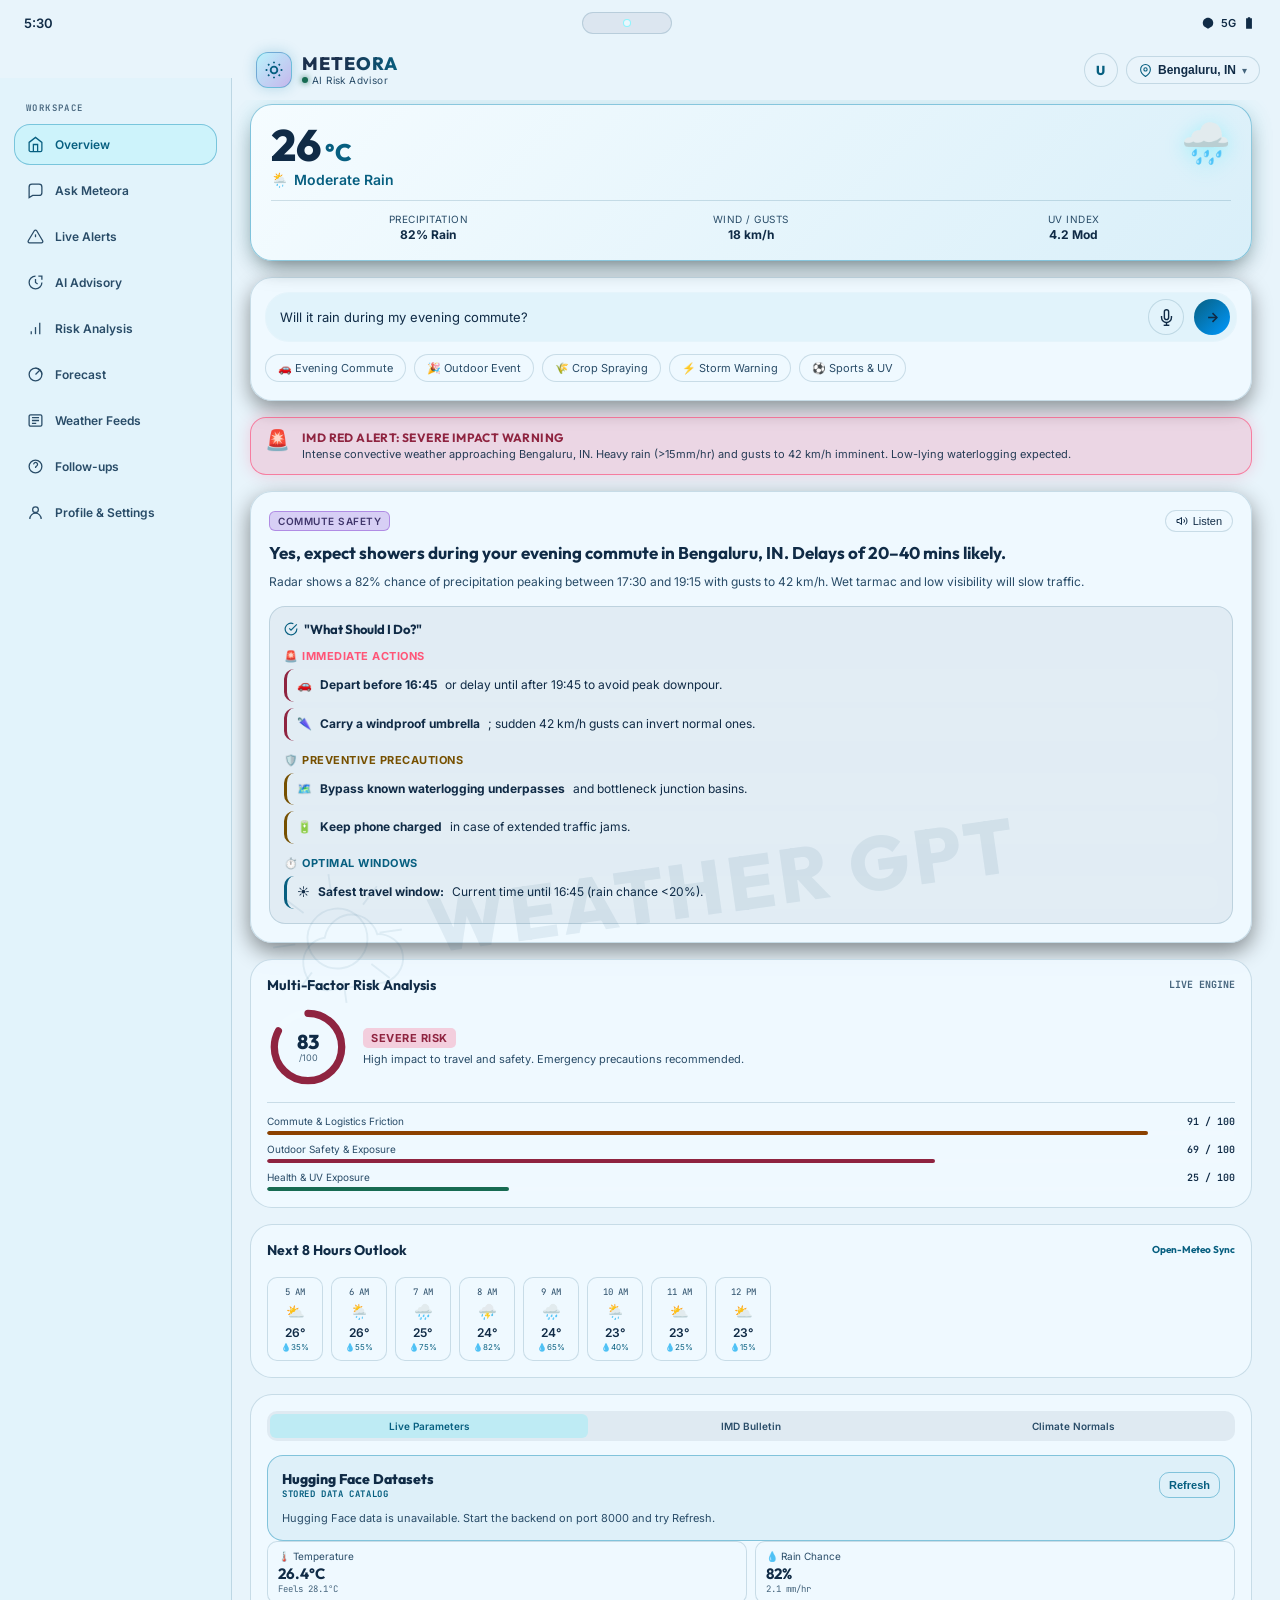
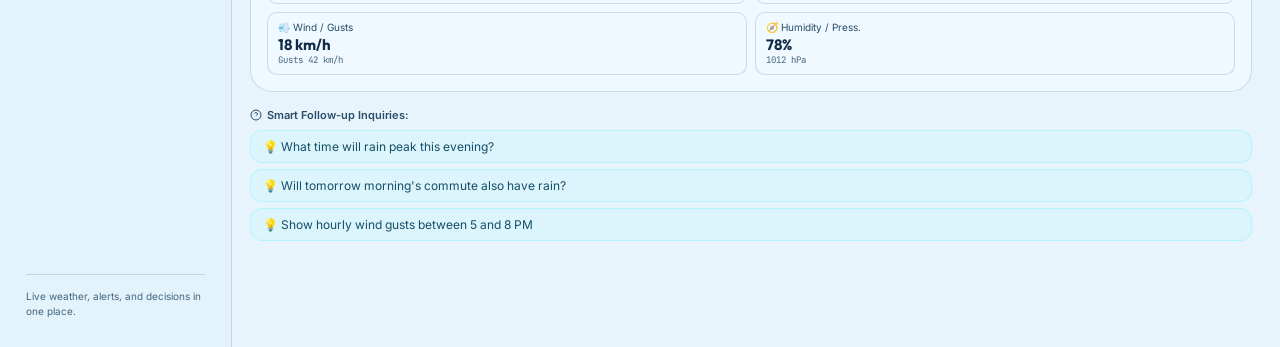
==== meteora.html @ ac431d8a "Initial project upload" ====
<!DOCTYPE html>
<html lang="en">
<head>
  <meta charset="UTF-8">
  <meta name="viewport" content="width=device-width, initial-scale=1.0, maximum-scale=1.0, user-scalable=no, viewport-fit=cover">
  <title>METEORA — AI Weather & Risk Advisory Mobile App</title>
  <meta name="description" content="Mobile AI weather intelligence app combining live Open-Meteo APIs, IMD warnings, climate baselines, and personalized actionable risk advisory.">
  <meta name="theme-color" content="#f4f7fb">
  <meta name="apple-mobile-web-app-capable" content="yes">
  <meta name="apple-mobile-web-app-status-bar-style" content="black-translucent">
  <link rel="preconnect" href="https://fonts.googleapis.com">
  <link rel="preconnect" href="https://fonts.gstatic.com" crossorigin>
  <link href="https://fonts.googleapis.com/css2?family=Inter:wght@300;400;500;600;700&family=JetBrains+Mono:wght@400;500;600&family=Outfit:wght@400;500;600;700;800&display=swap" rel="stylesheet">
  <style>
    :root {
      --bg-dark: #e8f4fb;
      --bg-card: rgba(239, 249, 255, 0.92);
      --bg-card-hover: #f5fcff;
      --border-subtle: rgba(23, 91, 125, 0.18);
      --border-accent: rgba(0, 132, 177, 0.42);
      --primary: #075f80;
      --primary-glow: rgba(0, 126, 168, 0.24);
      --accent-green: #176b52;
      --accent-yellow: #765000;
      --accent-orange: #8b4100;
      --accent-red: #8f2440;
      --text-main: #102b46;
      --text-muted: #294c68;
      --text-dim: #46657d;
      --font-display: 'Outfit', -apple-system, BlinkMacSystemFont, sans-serif;
      --font-body: 'Inter', -apple-system, BlinkMacSystemFont, sans-serif;
      --font-mono: 'JetBrains Mono', monospace;
      --radius-sm: 10px;
      --radius-md: 16px;
      --radius-lg: 22px;
      --radius-xl: 30px;
      --app-width: 440px;
    }

    * {
      box-sizing: border-box;
      margin: 0;
      padding: 0;
      -webkit-tap-highlight-color: transparent;
    }

    body {
      background-color: #dceef8;
      background-image: 
        radial-gradient(circle at 50% 15%, rgba(0, 169, 211, 0.2) 0%, transparent 60%),
        radial-gradient(circle at 80% 80%, rgba(99, 178, 220, 0.18) 0%, transparent 55%);
      color: var(--text-main);
      font-family: var(--font-body);
      min-height: 100vh;
      display: block;
      overflow-x: hidden;
      padding: 0;
    }

    @media (max-width: 480px) {
      body {
        padding: 0;
        background: var(--bg-dark);
      }
    }

    /* Full-page app layout */
    .mobile-shell {
      width: 100%;
      max-width: none;
      min-height: 100vh;
      height: auto;
      max-height: none;
      background: var(--bg-dark);
      border-radius: 0;
      border: none;
      box-shadow: none;
      display: flex;
      flex-direction: column;
      position: relative;
      overflow: hidden;
    }

    .weather-gpt-watermark {
      position: absolute;
      top: 46%;
      left: 50%;
      z-index: 0;
      display: flex;
      align-items: center;
      gap: 18px;
      transform: translate(-50%, -50%) rotate(-8deg);
      color: rgba(16, 76, 110, 0.08);
      pointer-events: none;
      user-select: none;
      white-space: nowrap;
    }

    .weather-gpt-watermark svg {
      width: 150px;
      height: 150px;
      fill: none;
      stroke: currentColor;
      stroke-width: 1.5;
    }

    .weather-gpt-watermark span {
      font-family: var(--font-display);
      font-size: clamp(34px, 6vw, 76px);
      font-weight: 800;
      letter-spacing: 4px;
    }

    @media (max-width: 480px) {
      .mobile-shell {
        max-width: 100%;
        min-height: 100vh;
        height: 100vh;
        max-height: 100vh;
        border-radius: 0;
        border: none;
        box-shadow: none;
      }
    }

    /* Top Dynamic Island / Phone Speaker Bar */
    .mobile-notch-area {
      display: flex;
      justify-content: space-between;
      align-items: center;
      padding: 12px 24px 8px;
      font-size: 13px;
      font-weight: 600;
      color: var(--text-main);
      z-index: 10;
      background: transparent;
      user-select: none;
    }

    .island-pill {
      width: 90px;
      height: 22px;
      background: #dce6f0;
      border-radius: 14px;
      border: 1px solid var(--border-subtle);
      display: flex;
      align-items: center;
      justify-content: center;
      gap: 6px;
    }

    .island-sensor {
      width: 8px;
      height: 8px;
      background: #eaf7fd;
      border-radius: 50%;
      border: 1px solid rgba(0, 240, 255, 0.4);
    }

    .status-bar-icons {
      display: flex;
      align-items: center;
      gap: 6px;
    }

    /* Mobile App Top Navigation Bar */
    .mobile-app-header {
      display: flex;
      justify-content: space-between;
      align-items: center;
      padding: 10px 20px 12px;
      z-index: 9;
    }

    .brand-group {
      display: flex;
      align-items: center;
      gap: 10px;
    }

    .brand-logo-badge {
      width: 36px;
      height: 36px;
      border-radius: 12px;
      background: linear-gradient(135deg, rgba(0, 240, 255, 0.2), rgba(121, 40, 202, 0.3));
      border: 1px solid var(--border-accent);
      display: flex;
      align-items: center;
      justify-content: center;
      box-shadow: 0 0 14px var(--primary-glow);
    }

    .brand-logo-badge svg {
      width: 20px;
      height: 20px;
      stroke: var(--primary);
      fill: none;
      stroke-width: 2.2;
    }

    .brand-text-title {
      font-family: var(--font-display);
      font-size: 18px;
      font-weight: 800;
      letter-spacing: 1px;
      background: linear-gradient(100deg, #1b304d 40%, var(--primary) 100%);
      background-clip: text;
      -webkit-background-clip: text;
      -webkit-text-fill-color: transparent;
      line-height: 1.1;
    }

    .brand-subtitle {
      font-size: 10px;
      color: var(--text-muted);
      letter-spacing: 0.4px;
      display: flex;
      align-items: center;
      gap: 4px;
    }

    .status-dot-active {
      width: 6px;
      height: 6px;
      border-radius: 50%;
      background: var(--accent-green);
      box-shadow: 0 0 6px var(--accent-green);
    }

    /* Location Pill (Tap to change) */
    .mobile-location-btn {
      display: flex;
      align-items: center;
      gap: 6px;
      background: rgba(255, 255, 255, 0.05);
      border: 1px solid var(--border-subtle);
      border-radius: 20px;
      padding: 6px 12px;
      cursor: pointer;
      transition: all 0.2s ease;
    }

    .mobile-location-btn:active {
      transform: scale(0.96);
      background: rgba(0, 240, 255, 0.12);
      border-color: var(--primary);
    }

    .mobile-location-text {
      font-size: 12px;
      font-weight: 600;
      color: var(--text-main);
      max-width: 110px;
      white-space: nowrap;
      overflow: hidden;
      text-overflow: ellipsis;
    }

    /* Scrollable Mobile Content Body */
    .mobile-scroll-body {
      flex: 1;
      overflow-y: auto;
      overflow-x: hidden;
      padding: 4px 18px 90px;
      scroll-behavior: smooth;
      -webkit-overflow-scrolling: touch;
    }

    .mobile-scroll-body::-webkit-scrollbar {
      display: none;
    }

    /* Hero Weather Overview Card */
    .hero-weather-card {
      background: linear-gradient(135deg, #f5fcff 0%, #d9eff9 100%);
      border: 1px solid var(--border-accent);
      border-radius: var(--radius-lg);
      padding: 18px 20px;
      margin-bottom: 16px;
      position: relative;
      overflow: hidden;
      box-shadow: 0 10px 25px -8px rgba(0, 0, 0, 0.6), 0 0 25px rgba(0, 240, 255, 0.1);
    }

    .hero-weather-card::after {
      content: '';
      position: absolute;
      top: -40%;
      right: -20%;
      width: 200px;
      height: 200px;
      background: radial-gradient(circle, rgba(0, 240, 255, 0.15) 0%, transparent 70%);
      pointer-events: none;
    }

    .hero-weather-top {
      display: flex;
      justify-content: space-between;
      align-items: flex-start;
      margin-bottom: 12px;
    }

    .hero-temp-large {
      font-family: var(--font-display);
      font-size: 44px;
      font-weight: 800;
      line-height: 1;
      color: var(--text-main);
      display: flex;
      align-items: baseline;
      gap: 4px;
    }

    .hero-temp-degree {
      font-size: 24px;
      color: var(--primary);
    }

    .hero-weather-condition {
      font-size: 14px;
      font-weight: 600;
      color: var(--primary);
      margin-top: 4px;
      display: flex;
      align-items: center;
      gap: 6px;
    }

    .hero-weather-icon-box {
      font-size: 40px;
      line-height: 1;
      filter: drop-shadow(0 4px 10px rgba(0, 240, 255, 0.3));
    }

    .hero-quick-stats {
      display: grid;
      grid-template-columns: repeat(3, 1fr);
      gap: 8px;
      border-top: 1px solid var(--border-subtle);
      padding-top: 12px;
      margin-top: 4px;
    }

    .quick-stat-item {
      display: flex;
      flex-direction: column;
      align-items: center;
      text-align: center;
    }

    .stat-label {
      font-size: 10px;
      color: var(--text-muted);
      text-transform: uppercase;
      letter-spacing: 0.5px;
    }

    .stat-val {
      font-size: 12px;
      font-weight: 700;
      color: var(--text-main);
      margin-top: 2px;
    }

    /* Mobile Query & Voice Input Bar */
    .mobile-query-card {
      background: var(--bg-card);
      border: 1px solid var(--border-subtle);
      border-radius: var(--radius-lg);
      padding: 14px;
      margin-bottom: 16px;
      box-shadow: 0 8px 20px rgba(0, 0, 0, 0.4);
    }

    .mobile-input-row {
      display: flex;
      align-items: center;
      gap: 10px;
      background: rgba(225, 243, 251, 0.94);
      border: 1px solid rgba(255, 255, 255, 0.12);
      border-radius: 24px;
      padding: 6px 6px 6px 14px;
      transition: all 0.25s ease;
    }

    .mobile-input-row:focus-within {
      border-color: var(--primary);
      box-shadow: 0 0 16px var(--primary-glow);
    }

    .mobile-text-input {
      flex: 1;
      background: transparent;
      border: none;
      outline: none;
      color: var(--text-main);
      font-size: 13px;
      font-family: var(--font-body);
    }

    .mobile-text-input::placeholder {
      color: var(--text-dim);
    }

    .mobile-voice-btn {
      width: 36px;
      height: 36px;
      border-radius: 50%;
      background: rgba(255, 255, 255, 0.05);
      border: 1px solid var(--border-subtle);
      color: var(--text-main);
      display: flex;
      align-items: center;
      justify-content: center;
      cursor: pointer;
      transition: all 0.2s ease;
      flex-shrink: 0;
    }

    .mobile-voice-btn:active {
      transform: scale(0.92);
    }

    .mobile-voice-btn.recording {
      background: rgba(255, 51, 102, 0.2);
      border-color: var(--accent-red);
      color: var(--accent-red);
      animation: record-pulse 1.2s infinite;
    }

    @keyframes record-pulse {
      0% { box-shadow: 0 0 0 0 rgba(255, 51, 102, 0.7); }
      70% { box-shadow: 0 0 0 12px rgba(255, 51, 102, 0); }
      100% { box-shadow: 0 0 0 0 rgba(255, 51, 102, 0); }
    }

    .mobile-send-btn {
      width: 36px;
      height: 36px;
      border-radius: 50%;
      background: linear-gradient(135deg, var(--primary) 0%, #0099ff 100%);
      border: none;
      color: var(--text-main);
      display: flex;
      align-items: center;
      justify-content: center;
      cursor: pointer;
      flex-shrink: 0;
      transition: all 0.2s ease;
    }

    .mobile-send-btn:active {
      transform: scale(0.92);
    }

    /* Listening Waveform Bar */
    .mobile-listening-wave {
      display: none;
      align-items: center;
      justify-content: center;
      gap: 4px;
      margin-top: 10px;
      padding: 6px 12px;
      background: rgba(255, 51, 102, 0.1);
      border-radius: var(--radius-sm);
      border: 1px dashed rgba(255, 51, 102, 0.3);
    }

    .mobile-listening-wave.active {
      display: flex;
    }

    .wave-line {
      width: 3px;
      height: 14px;
      background: var(--accent-red);
      border-radius: 2px;
      animation: wave-bounce 0.7s infinite alternate ease-in-out;
    }

    .wave-line:nth-child(2) { animation-delay: 0.15s; height: 20px; }
    .wave-line:nth-child(3) { animation-delay: 0.3s; height: 16px; }
    .wave-line:nth-child(4) { animation-delay: 0.45s; height: 22px; }

    @keyframes wave-bounce {
      0% { transform: scaleY(0.4); }
      100% { transform: scaleY(1.3); }
    }

    /* Horizontal Preset Scenario Pills */
    .horizontal-preset-pills {
      display: flex;
      gap: 8px;
      overflow-x: auto;
      margin-top: 12px;
      padding-bottom: 4px;
      -webkit-overflow-scrolling: touch;
    }

    .horizontal-preset-pills::-webkit-scrollbar {
      display: none;
    }

    .scenario-pill {
      flex: 0 0 auto;
      background: rgba(255, 255, 255, 0.04);
      border: 1px solid var(--border-subtle);
      border-radius: 18px;
      padding: 6px 12px;
      font-size: 11px;
      color: var(--text-muted);
      cursor: pointer;
      white-space: nowrap;
      transition: all 0.2s ease;
    }

    .scenario-pill:active {
      transform: scale(0.94);
      background: rgba(0, 240, 255, 0.15);
      border-color: var(--primary);
      color: var(--text-main);
    }

    /* IMD Warning Alert Banner */
    .mobile-alert-card {
      display: flex;
      align-items: flex-start;
      gap: 12px;
      padding: 12px 14px;
      border-radius: var(--radius-md);
      margin-bottom: 16px;
      border: 1px solid transparent;
      transition: all 0.3s ease;
    }

    .mobile-alert-card.alert-green {
      background: rgba(0, 230, 153, 0.08);
      border-color: rgba(0, 230, 153, 0.3);
      color: var(--accent-green);
    }

    .mobile-alert-card.alert-yellow {
      background: rgba(255, 176, 32, 0.1);
      border-color: rgba(255, 176, 32, 0.35);
      color: var(--accent-yellow);
    }

    .mobile-alert-card.alert-orange {
      background: rgba(255, 119, 0, 0.12);
      border-color: rgba(255, 119, 0, 0.45);
      color: var(--accent-orange);
    }

    .mobile-alert-card.alert-red {
      background: rgba(255, 51, 102, 0.15);
      border-color: rgba(255, 51, 102, 0.55);
      color: var(--accent-red);
      box-shadow: 0 0 16px rgba(255, 51, 102, 0.2);
    }

    .alert-symbol {
      font-size: 20px;
      line-height: 1;
      flex-shrink: 0;
    }

    .alert-headline {
      font-family: var(--font-display);
      font-weight: 700;
      font-size: 12px;
      text-transform: uppercase;
      letter-spacing: 0.4px;
      margin-bottom: 2px;
    }

    .alert-desc {
      font-size: 11px;
      color: var(--text-main);
      opacity: 0.9;
      line-height: 1.4;
    }

    /* Core AI Advisory Answer Card */
    .mobile-advisory-card {
      background: var(--bg-card);
      border: 1px solid var(--border-subtle);
      border-radius: var(--radius-lg);
      padding: 18px;
      margin-bottom: 16px;
      box-shadow: 0 8px 22px rgba(0, 0, 0, 0.45);
    }

    .advisory-header-row {
      display: flex;
      justify-content: space-between;
      align-items: center;
      margin-bottom: 10px;
      flex-wrap: wrap;
      gap: 6px;
    }

    .domain-tag {
      background: rgba(121, 40, 202, 0.2);
      border: 1px solid rgba(121, 40, 202, 0.4);
      color: #3f356b;
      padding: 3px 8px;
      border-radius: 6px;
      font-size: 10px;
      font-weight: 600;
      text-transform: uppercase;
      letter-spacing: 0.5px;
    }

    .mobile-tts-btn {
      display: flex;
      align-items: center;
      gap: 5px;
      background: rgba(255, 255, 255, 0.05);
      border: 1px solid var(--border-subtle);
      border-radius: 14px;
      padding: 4px 10px;
      font-size: 11px;
      color: var(--text-main);
      cursor: pointer;
    }

    .mobile-tts-btn:active {
      transform: scale(0.95);
      background: rgba(0, 240, 255, 0.12);
      border-color: var(--primary);
    }

    .mobile-tts-btn.playing {
      background: rgba(0, 230, 153, 0.2);
      border-color: var(--accent-green);
      color: var(--accent-green);
    }

    .advisory-direct-text {
      font-family: var(--font-display);
      font-size: 17px;
      font-weight: 700;
      line-height: 1.35;
      color: var(--text-main);
      margin-bottom: 8px;
    }

    .advisory-explanation-text {
      font-size: 12px;
      color: var(--text-muted);
      line-height: 1.55;
    }

    /* "What Should I Do?" Action Matrix */
    .mobile-action-matrix {
      background: rgba(24, 43, 72, 0.06);
      border: 1px solid var(--border-subtle);
      border-radius: var(--radius-md);
      padding: 14px;
      margin-top: 14px;
    }

    .action-matrix-title {
      font-family: var(--font-display);
      font-size: 13px;
      font-weight: 700;
      color: var(--text-main);
      display: flex;
      align-items: center;
      gap: 6px;
      margin-bottom: 12px;
    }

    .action-group {
      margin-bottom: 12px;
    }

    .action-group:last-child {
      margin-bottom: 0;
    }

    .action-group-label {
      font-size: 11px;
      font-weight: 700;
      text-transform: uppercase;
      letter-spacing: 0.5px;
      margin-bottom: 6px;
      display: flex;
      align-items: center;
      gap: 4px;
    }

    .lbl-immediate { color: #ff5577; }
    .lbl-preventive { color: var(--accent-yellow); }
    .lbl-windows { color: var(--primary); }

    .action-row-item {
      display: flex;
      align-items: flex-start;
      gap: 8px;
      background: rgba(255, 255, 255, 0.03);
      padding: 8px 10px;
      border-radius: var(--radius-sm);
      border-left: 3px solid var(--primary);
      font-size: 12px;
      color: var(--text-main);
      margin-bottom: 6px;
      line-height: 1.4;
    }

    .action-row-item:last-child { margin-bottom: 0; }
    .action-row-item.imm { border-left-color: var(--accent-red); }
    .action-row-item.prev { border-left-color: var(--accent-yellow); }
    .action-row-item.win { border-left-color: var(--primary); }

    /* Risk Score Gauge & Multi-Factor Section */
    .mobile-risk-section {
      background: var(--bg-card);
      border: 1px solid var(--border-subtle);
      border-radius: var(--radius-lg);
      padding: 16px;
      margin-bottom: 16px;
    }

    .section-headline {
      font-family: var(--font-display);
      font-size: 14px;
      font-weight: 700;
      color: var(--text-main);
      display: flex;
      justify-content: space-between;
      align-items: center;
      margin-bottom: 12px;
    }

    .risk-visual-compact {
      display: flex;
      align-items: center;
      gap: 14px;
      margin-bottom: 14px;
    }

    .gauge-wrapper-sm {
      position: relative;
      width: 82px;
      height: 82px;
      flex-shrink: 0;
    }

    .gauge-svg-sm {
      width: 100%;
      height: 100%;
      transform: rotate(-90deg);
    }

    .gauge-bg-sm {
      fill: none;
      stroke: rgba(255, 255, 255, 0.08);
      stroke-width: 8;
    }

    .gauge-fill-sm {
      fill: none;
      stroke: var(--accent-yellow);
      stroke-width: 8;
      stroke-linecap: round;
      stroke-dasharray: 232;
      stroke-dashoffset: 110;
      transition: stroke-dashoffset 1s ease, stroke 0.5s ease;
    }

    .gauge-inner-val {
      position: absolute;
      top: 50%;
      left: 50%;
      transform: translate(-50%, -50%);
      text-align: center;
    }

    .gauge-digit {
      font-family: var(--font-display);
      font-size: 20px;
      font-weight: 800;
      color: var(--text-main);
      line-height: 1;
    }

    .gauge-denom {
      font-size: 9px;
      color: var(--text-dim);
    }

    .risk-tag-badge {
      display: inline-block;
      padding: 3px 8px;
      border-radius: 5px;
      font-size: 11px;
      font-weight: 700;
      letter-spacing: 0.5px;
      margin-bottom: 4px;
    }

    .risk-tag-badge.low { background: rgba(0, 230, 153, 0.15); color: var(--accent-green); }
    .risk-tag-badge.moderate { background: rgba(255, 176, 32, 0.18); color: var(--accent-yellow); }
    .risk-tag-badge.high { background: rgba(255, 119, 0, 0.2); color: var(--accent-orange); }
    .risk-tag-badge.severe { background: rgba(255, 51, 102, 0.22); color: var(--accent-red); }

    .risk-brief-summary {
      font-size: 11px;
      color: var(--text-muted);
      line-height: 1.4;
    }

    /* Mini Risk Dimension Bars */
    .dimension-bars-list {
      display: flex;
      flex-direction: column;
      gap: 8px;
      border-top: 1px solid var(--border-subtle);
      padding-top: 12px;
    }

    .dim-row {
      display: flex;
      flex-direction: column;
      gap: 3px;
    }

    .dim-labels {
      display: flex;
      justify-content: space-between;
      font-size: 10px;
    }

    .dim-name { color: var(--text-muted); }
    .dim-val { font-family: var(--font-mono); color: var(--text-main); font-weight: 600; }

    .dim-track {
      height: 4px;
      background: rgba(255, 255, 255, 0.06);
      border-radius: 2px;
      overflow: hidden;
    }

    .dim-bar-fill {
      height: 100%;
      border-radius: 2px;
      transition: width 0.8s ease;
    }

    /* Hourly Forecast Swiper */
    .hourly-strip-card {
      background: var(--bg-card);
      border: 1px solid var(--border-subtle);
      border-radius: var(--radius-lg);
      padding: 16px;
      margin-bottom: 16px;
    }

    .mobile-hourly-scroll {
      display: flex;
      gap: 8px;
      overflow-x: auto;
      padding-top: 6px;
      -webkit-overflow-scrolling: touch;
    }

    .mobile-hourly-scroll::-webkit-scrollbar {
      display: none;
    }

    .m-hourly-item {
      flex: 0 0 56px;
      display: flex;
      flex-direction: column;
      align-items: center;
      padding: 8px 4px;
      background: rgba(255, 255, 255, 0.02);
      border: 1px solid var(--border-subtle);
      border-radius: var(--radius-sm);
      text-align: center;
    }

    .m-hourly-time {
      font-size: 9px;
      color: var(--text-muted);
      font-family: var(--font-mono);
    }

    .m-hourly-icon {
      font-size: 15px;
      margin: 4px 0;
    }

    .m-hourly-temp {
      font-size: 12px;
      font-weight: 600;
      color: var(--text-main);
    }

    .m-hourly-rain {
      font-size: 8px;
      color: var(--primary);
      margin-top: 2px;
    }

    /* Multi-Stream Weather Feeds Tabs */
    .mobile-tabs-pill {
      display: flex;
      gap: 4px;
      background: rgba(24, 43, 72, 0.07);
      padding: 3px;
      border-radius: var(--radius-sm);
      margin-bottom: 12px;
    }

    .m-tab-btn {
      flex: 1;
      padding: 6px 4px;
      font-size: 10px;
      font-weight: 600;
      color: var(--text-muted);
      border-radius: 6px;
      text-align: center;
      cursor: pointer;
      transition: all 0.2s ease;
    }

    .m-tab-btn.active {
      background: rgba(0, 240, 255, 0.15);
      color: var(--primary);
    }

    .tab-content-panel {
      display: none;
    }

    .tab-content-panel.active {
      display: block;
    }

    .weather-metrics-2col {
      display: grid;
      grid-template-columns: 1fr 1fr;
      gap: 8px;
    }

    .metric-chip {
      background: rgba(255, 255, 255, 0.02);
      border: 1px solid var(--border-subtle);
      border-radius: var(--radius-sm);
      padding: 8px 10px;
    }

    .metric-chip-title {
      font-size: 10px;
      color: var(--text-muted);
      margin-bottom: 2px;
    }

    .metric-chip-val {
      font-family: var(--font-display);
      font-size: 15px;
      font-weight: 700;
      color: var(--text-main);
    }

    .metric-chip-sub {
      font-size: 9px;
      color: var(--text-dim);
      font-family: var(--font-mono);
    }

    /* Follow-Up Questions Chips */
    .mobile-followups-card {
      margin-bottom: 16px;
    }

    .followups-label {
      font-size: 11px;
      font-weight: 600;
      color: var(--text-muted);
      margin-bottom: 8px;
      display: flex;
      align-items: center;
      gap: 5px;
    }

    .followup-chips-flex {
      display: flex;
      flex-direction: column;
      gap: 6px;
    }

    .m-followup-pill {
      background: rgba(0, 240, 255, 0.05);
      border: 1px solid rgba(0, 240, 255, 0.18);
      color: #164f68;
      padding: 8px 12px;
      border-radius: 12px;
      font-size: 12px;
      cursor: pointer;
      display: flex;
      align-items: center;
      gap: 6px;
      transition: all 0.2s ease;
    }

    .m-followup-pill:active {
      transform: scale(0.97);
      background: rgba(0, 240, 255, 0.15);
      color: var(--text-main);
    }

    /* Mobile Bottom Tab Bar (iOS / Android style) */
    .mobile-bottom-nav {
      position: absolute;
      bottom: 0;
      left: 0;
      width: 100%;
      height: 68px;
      background: rgba(226, 244, 252, 0.96);
      backdrop-filter: blur(20px);
      border-top: 1px solid var(--border-subtle);
      display: flex;
      justify-content: space-around;
      align-items: center;
      padding: 0 10px 10px;
      z-index: 50;
    }

    /* Desktop feature rail; the bottom bar remains the touch-first layout. */
    .feature-sidebar {
      display: none;
    }

    @media (min-width: 900px) {
      .feature-sidebar {
        position: absolute;
        top: 78px;
        bottom: 0;
        left: 0;
        width: 232px;
        display: flex;
        flex-direction: column;
        padding: 24px 14px 28px;
        background: rgba(226, 244, 252, 0.84);
        border-right: 1px solid var(--border-subtle);
        z-index: 20;
      }

      .feature-sidebar-heading {
        padding: 0 12px 10px;
        color: var(--text-dim);
        font-family: var(--font-mono);
        font-size: 9px;
        font-weight: 600;
        letter-spacing: 1.4px;
        text-transform: uppercase;
      }

      .feature-sidebar-list {
        display: flex;
        flex-direction: column;
        gap: 5px;
      }

      .feature-nav-item {
        display: flex;
        align-items: center;
        gap: 11px;
        width: 100%;
        padding: 11px 12px;
        border: 1px solid transparent;
        border-radius: var(--radius-md);
        background: transparent;
        color: var(--text-muted);
        cursor: pointer;
        font: inherit;
        font-size: 12px;
        font-weight: 600;
        text-align: left;
        transition: all 0.2s ease;
      }

      .feature-nav-item svg {
        width: 17px;
        height: 17px;
        flex: 0 0 auto;
        fill: none;
        stroke: currentColor;
        stroke-width: 1.8;
      }

      .feature-nav-item:hover,
      .feature-nav-item.active {
        border-color: var(--border-accent);
        background: rgba(0, 240, 255, 0.09);
        color: var(--primary);
      }

      .feature-sidebar-note {
        margin: auto 12px 0;
        padding-top: 14px;
        border-top: 1px solid var(--border-subtle);
        color: var(--text-dim);
        font-size: 10px;
        line-height: 1.5;
      }

      .mobile-app-header {
        padding-left: 256px;
      }

      .mobile-scroll-body {
        margin-left: 232px;
        padding-right: 28px;
      }

      .mobile-bottom-nav {
        display: none;
      }
    }

    @media (min-width: 900px) and (max-width: 1120px) {
      .feature-sidebar {
        width: 204px;
      }

      .mobile-app-header {
        padding-left: 224px;
      }

      .mobile-scroll-body {
        margin-left: 204px;
      }
    }

    .nav-tab-item {
      display: flex;
      flex-direction: column;
      align-items: center;
      gap: 3px;
      color: var(--text-dim);
      font-size: 10px;
      font-weight: 600;
      cursor: pointer;
      transition: all 0.2s ease;
      user-select: none;
      padding: 6px 12px;
    }

    .nav-tab-item svg {
      width: 20px;
      height: 20px;
      stroke: currentColor;
      fill: none;
      stroke-width: 2;
      transition: all 0.2s ease;
    }

    .nav-tab-item.active {
      color: var(--primary);
    }

    .nav-tab-item.active svg {
      stroke: var(--primary);
      filter: drop-shadow(0 0 6px var(--primary-glow));
    }

    /* City Search Bottom Sheet Modal */
    .bottom-sheet-overlay {
      position: absolute;
      top: 0;
      left: 0;
      width: 100%;
      height: 100%;
      background: rgba(24, 43, 72, 0.32);
      backdrop-filter: blur(8px);
      z-index: 100;
      display: none;
      flex-direction: column;
      justify-content: flex-end;
    }

    .bottom-sheet-overlay.active {
      display: flex;
    }

    #profileSheet {
      justify-content: flex-start;
      padding-top: 78px;
    }

    #profileSheet .bottom-sheet {
      width: min(520px, 100%);
      border-radius: 0 0 28px 28px;
      border-top: 0;
      border-bottom: 1px solid var(--border-accent);
      animation: slide-down 0.3s cubic-bezier(0.16, 1, 0.3, 1);
    }

    @keyframes slide-down {
      from { transform: translateY(-100%); }
      to { transform: translateY(0); }
    }

    .bottom-sheet {
      background: #eaf7fd;
      border-top: 1px solid var(--border-accent);
      border-radius: 28px 28px 0 0;
      padding: 20px 20px 30px;
      max-height: 80vh;
      overflow-y: auto;
      box-shadow: 0 -10px 30px rgba(0, 0, 0, 0.8);
      animation: slide-up 0.3s cubic-bezier(0.16, 1, 0.3, 1);
    }

    @keyframes slide-up {
      from { transform: translateY(100%); }
      to { transform: translateY(0); }
    }

    .sheet-handle {
      width: 40px;
      height: 4px;
      background: rgba(255, 255, 255, 0.2);
      border-radius: 2px;
      margin: 0 auto 16px;
    }

    .sheet-title {
      font-family: var(--font-display);
      font-size: 16px;
      font-weight: 700;
      color: var(--text-main);
      margin-bottom: 12px;
      display: flex;
      justify-content: space-between;
      align-items: center;
    }

    .sheet-close-btn {
      background: none;
      border: none;
      color: var(--text-muted);
      font-size: 22px;
      cursor: pointer;
    }

    .sheet-input {
      width: 100%;
      background: rgba(255, 255, 255, 0.04);
      border: 1px solid var(--border-subtle);
      border-radius: var(--radius-sm);
      padding: 10px 14px;
      color: var(--text-main);
      font-size: 13px;
      margin-bottom: 14px;
      outline: none;
    }

    .sheet-input:focus {
      border-color: var(--primary);
    }

    .sheet-gps-btn {
      width: 100%;
      background: rgba(0, 240, 255, 0.12);
      border: 1px solid var(--primary);
      color: var(--primary);
      padding: 10px;
      border-radius: var(--radius-sm);
      font-size: 12px;
      font-weight: 600;
      cursor: pointer;
      display: flex;
      align-items: center;
      justify-content: center;
      gap: 6px;
      margin-bottom: 14px;
    }

    .sheet-cities-grid {
      display: grid;
      grid-template-columns: 1fr 1fr;
      gap: 8px;
    }

    .sheet-city-pill {
      background: rgba(255, 255, 255, 0.03);
      border: 1px solid var(--border-subtle);
      padding: 8px 10px;
      border-radius: var(--radius-sm);
      font-size: 12px;
      color: var(--text-main);
      cursor: pointer;
      text-align: center;
      transition: all 0.2s ease;
    }

    .sheet-city-pill:active {
      background: rgba(0, 240, 255, 0.15);
      border-color: var(--primary);
    }

    .location-status {
      min-height: 16px;
      margin: -5px 0 12px;
      color: var(--text-muted);
      font-size: 11px;
      line-height: 1.4;
    }

    .location-status.success {
      color: var(--accent-green);
    }

    .location-status.error {
      color: var(--accent-red);
    }

    .sheet-search-row {
      display: flex;
      gap: 8px;
      margin-bottom: 10px;
    }

    .sheet-search-row .sheet-input {
      margin-bottom: 0;
    }

    .sheet-search-btn,
    .profile-save-btn {
      border: 1px solid var(--border-accent);
      border-radius: var(--radius-sm);
      background: rgba(0, 240, 255, 0.12);
      color: var(--primary);
      cursor: pointer;
      font-size: 12px;
      font-weight: 700;
      padding: 0 14px;
      white-space: nowrap;
    }

    .profile-quick-btn {
      width: 34px;
      height: 34px;
      border: 1px solid var(--border-subtle);
      border-radius: 50%;
      background: rgba(255, 255, 255, 0.06);
      color: var(--primary);
      cursor: pointer;
      font-family: var(--font-display);
      font-size: 13px;
      font-weight: 800;
    }

    .profile-form {
      display: grid;
      gap: 10px;
    }

    .profile-form label {
      color: var(--text-muted);
      font-size: 11px;
      font-weight: 600;
    }

    .profile-form .sheet-input {
      margin: 4px 0 0;
    }

    .profile-location-summary {
      padding: 10px 12px;
      border: 1px solid var(--border-subtle);
      border-radius: var(--radius-sm);
      color: var(--text-muted);
      font-size: 11px;
      line-height: 1.5;
    }

    .profile-save-btn {
      min-height: 38px;
      margin-top: 4px;
    }

    .profile-note {
      color: var(--text-dim);
      font-size: 10px;
      line-height: 1.45;
    }

    .hf-datasets-panel {
      margin-top: 14px;
      padding: 14px;
      border: 1px solid var(--border-accent);
      border-radius: var(--radius-md);
      background: rgba(0, 126, 168, 0.07);
    }

    .hf-datasets-header {
      display: flex;
      align-items: center;
      justify-content: space-between;
      gap: 10px;
      margin-bottom: 10px;
    }

    .hf-datasets-title {
      color: var(--text-main);
      font-family: var(--font-display);
      font-size: 14px;
      font-weight: 800;
    }

    .hf-datasets-source {
      color: var(--primary);
      font-family: var(--font-mono);
      font-size: 9px;
      font-weight: 700;
      letter-spacing: 0.6px;
      text-transform: uppercase;
    }

    .hf-refresh-btn {
      border: 1px solid var(--border-accent);
      border-radius: var(--radius-sm);
      background: transparent;
      color: var(--primary);
      cursor: pointer;
      font-size: 11px;
      font-weight: 700;
      padding: 6px 9px;
    }

    .hf-datasets-list {
      display: grid;
      gap: 8px;
    }

    .hf-dataset-item {
      display: flex;
      align-items: center;
      justify-content: space-between;
      gap: 10px;
      padding: 10px;
      border: 1px solid var(--border-subtle);
      border-radius: var(--radius-sm);
      background: rgba(255, 255, 255, 0.48);
    }

    .hf-dataset-name {
      color: var(--text-main);
      font-size: 12px;
      font-weight: 700;
    }

    .hf-dataset-meta {
      margin-top: 3px;
      color: var(--text-muted);
      font-size: 10px;
    }

    .hf-dataset-status {
      color: var(--accent-green);
      font-family: var(--font-mono);
      font-size: 9px;
      text-transform: uppercase;
    }

    .hf-dataset-status.unavailable {
      color: var(--accent-red);
    }

    .hf-datasets-empty {
      color: var(--text-muted);
      font-size: 11px;
      line-height: 1.5;
    }

    .feature-section-selected {
      animation: feature-focus 0.3s ease-out;
    }

    @keyframes feature-focus {
      from { opacity: 0.35; transform: translateY(-8px); }
      to { opacity: 1; transform: translateY(0); }
    }

    .feature-dialog-overlay {
      position: absolute;
      inset: 0;
      z-index: 130;
      display: none;
      align-items: center;
      justify-content: center;
      padding: 22px;
      background: rgba(24, 43, 72, 0.32);
      backdrop-filter: blur(10px);
    }

    .feature-dialog-overlay.active {
      display: flex;
    }

    .feature-dialog {
      width: min(420px, 100%);
      padding: 24px;
      border: 1px solid var(--border-accent);
      border-radius: var(--radius-lg);
      background: linear-gradient(145deg, #ffffff, #eaf4f8);
      box-shadow: 0 22px 70px rgba(0, 0, 0, 0.7), 0 0 28px rgba(0, 240, 255, 0.12);
      animation: feature-pop 0.22s ease-out;
    }

    @keyframes feature-pop {
      from { opacity: 0; transform: translateY(10px) scale(0.97); }
      to { opacity: 1; transform: translateY(0) scale(1); }
    }

    .feature-dialog-kicker {
      color: var(--primary);
      font-family: var(--font-mono);
      font-size: 10px;
      letter-spacing: 1.2px;
      text-transform: uppercase;
    }

    .feature-dialog h2 {
      margin: 8px 0;
      color: var(--text-main);
      font-family: var(--font-display);
      font-size: 24px;
    }

    .feature-dialog p {
      margin-bottom: 20px;
      color: var(--text-muted);
      font-size: 13px;
      line-height: 1.6;
    }

    .feature-dialog-actions {
      display: flex;
      justify-content: flex-end;
      gap: 9px;
    }

    .feature-dialog-actions button {
      min-height: 38px;
      border-radius: var(--radius-sm);
      cursor: pointer;
      font-size: 12px;
      font-weight: 700;
      padding: 0 14px;
    }

    .feature-dialog-close {
      border: 1px solid var(--border-subtle);
      background: transparent;
      color: var(--text-muted);
    }

    .feature-dialog-open {
      border: 1px solid var(--primary);
      background: #a9dcea;
      color: var(--text-main);
    }
  </style>
</head>
<body>

  <!-- Mobile Shell Wrapper -->
  <div class="mobile-shell">

    <div class="weather-gpt-watermark" aria-hidden="true">
      <svg viewBox="0 0 120 120">
        <circle cx="60" cy="60" r="24"></circle>
        <path d="M60 8v18M60 94v18M8 60h18M94 60h18M23 23l13 13M84 84l13 13M97 23L84 36M36 84L23 97"></path>
        <path d="M30 78c0-11 9-20 20-20 4-12 17-19 29-14 7 3 12 10 13 17 10 1 18 9 18 19 0 11-9 20-20 20H48c-10 0-18-10-18-22z"></path>
      </svg>
      <span>WEATHER GPT</span>
    </div>

    <!-- Mobile Top Notch / Status Bar -->
    <div class="mobile-notch-area">
      <span id="mobileClockTime">9:41</span>
      <div class="island-pill">
        <div class="island-sensor"></div>
      </div>
      <div class="status-bar-icons">
        <svg width="14" height="14" viewBox="0 0 24 24" fill="currentColor"><path d="M12 3c-4.97 0-9 4.03-9 9 0 2.12.74 4.07 1.97 5.61L12 22l7.03-4.39C20.26 16.07 21 14.12 21 12c0-4.97-4.03-9-9-9z"/></svg>
        <span style="font-size: 11px;">5G</span>
        <svg width="14" height="14" viewBox="0 0 24 24" fill="currentColor"><path d="M17 4h-3V2h-4v2H7v18h10V4z"/></svg>
      </div>
    </div>

    <!-- Mobile App Header -->
    <header class="mobile-app-header">
      <div class="brand-group">
        <div class="brand-logo-badge">
          <svg viewBox="0 0 24 24">
            <path d="M12 2v2M12 20v2M4.93 4.93l1.41 1.41M17.66 17.66l1.41 1.41M2 12h2M20 12h2M6.34 17.66l-1.41 1.41M19.07 4.93l-1.41 1.41"/>
            <circle cx="12" cy="12" r="4"/>
          </svg>
        </div>
        <div>
          <div class="brand-text-title">METEORA</div>
          <div class="brand-subtitle">
            <span class="status-dot-active"></span>
            <span data-i18n="brandSubtitle">AI Risk Advisor</span>
          </div>
        </div>
      </div>

      <div style="display: flex; align-items: center; gap: 8px;">
        <button class="profile-quick-btn" id="openProfileSheetBtn" title="Open profile" aria-label="Open profile">U</button>
        <!-- Location Picker Pill -->
        <button class="mobile-location-btn" id="openLocationSheetBtn" title="Change Location">
        <svg width="13" height="13" viewBox="0 0 24 24" fill="none" stroke="var(--primary)" stroke-width="2">
          <path d="M21 10c0 7-9 13-9 13s-9-6-9-13a9 9 0 0 1 18 0z"></path>
          <circle cx="12" cy="10" r="3"></circle>
        </svg>
        <span class="mobile-location-text" id="headerCityName">Bengaluru, IN</span>
        <span style="font-size: 10px; color: var(--text-dim);">▾</span>
        </button>
      </div>
    </header>

    <aside class="feature-sidebar" aria-label="Meteora features">
      <div class="feature-sidebar-heading" data-i18n="workspace">Workspace</div>
      <div class="feature-sidebar-list">
        <button class="feature-nav-item active" data-feature="overview" data-scroll="mobileScrollBody" type="button">
          <svg viewBox="0 0 24 24"><path d="M3 9l9-7 9 7v11a2 2 0 0 1-2 2H5a2 2 0 0 1-2-2z"></path><polyline points="9 22 9 12 15 12 15 22"></polyline></svg>
          <span data-i18n="overview">Overview</span>
        </button>
        <button class="feature-nav-item" data-feature="ask" data-scroll="questionSection" type="button">
          <svg viewBox="0 0 24 24"><path d="M21 15a4 4 0 0 1-4 4H8l-5 3V7a4 4 0 0 1 4-4h10a4 4 0 0 1 4 4z"></path></svg>
          <span data-i18n="ask">Ask Meteora</span>
        </button>
        <button class="feature-nav-item" data-feature="alerts" data-scroll="mAlertCard" type="button">
          <svg viewBox="0 0 24 24"><path d="M10.3 3.9 1.8 18a2 2 0 0 0 1.7 3h16.9a2 2 0 0 0 1.7-3L13.7 3.9a2 2 0 0 0-3.4 0z"></path><line x1="12" y1="9" x2="12" y2="13"></line><line x1="12" y1="17" x2="12.01" y2="17"></line></svg>
          <span data-i18n="alerts">Live Alerts</span>
        </button>
        <button class="feature-nav-item" data-feature="advisory" data-scroll="advisorySection" type="button">
          <svg viewBox="0 0 24 24"><path d="M12 3a9 9 0 1 0 9 9"></path><path d="M12 7v5l3 2"></path><path d="M16 3h5v5"></path></svg>
          <span data-i18n="advisory">AI Advisory</span>
        </button>
        <button class="feature-nav-item" data-feature="risk" data-scroll="riskSection" type="button">
          <svg viewBox="0 0 24 24"><path d="M12 20V10"></path><path d="M18 20V4"></path><path d="M6 20v-4"></path></svg>
          <span data-i18n="risk">Risk Analysis</span>
        </button>
        <button class="feature-nav-item" data-feature="forecast" data-scroll="radarSection" type="button">
          <svg viewBox="0 0 24 24"><circle cx="12" cy="12" r="9"></circle><path d="M12 12 18 6"></path><path d="M12 3a9 9 0 0 1 9 9"></path></svg>
          <span data-i18n="forecast">Forecast</span>
        </button>
        <button class="feature-nav-item" data-feature="feeds" data-scroll="feedsSection" type="button">
          <svg viewBox="0 0 24 24"><rect x="3" y="4" width="18" height="16" rx="2"></rect><path d="M7 8h10M7 12h10M7 16h6"></path></svg>
          <span data-i18n="feeds">Weather Feeds</span>
        </button>
        <button class="feature-nav-item" data-feature="followups" data-scroll="followupsSection" type="button">
          <svg viewBox="0 0 24 24"><circle cx="12" cy="12" r="9"></circle><path d="M9.5 9a2.7 2.7 0 1 1 4.7 1.8c-1.3 1.2-2.2 1.5-2.2 3.2"></path><path d="M12 17h.01"></path></svg>
          <span data-i18n="followups">Follow-ups</span>
        </button>
        <button class="feature-nav-item" data-panel="profileSheet" type="button">
          <svg viewBox="0 0 24 24"><circle cx="12" cy="8" r="4"></circle><path d="M4 21a8 8 0 0 1 16 0"></path></svg>
          <span data-i18n="profileSettings">Profile &amp; Settings</span>
        </button>
      </div>
      <div class="feature-sidebar-note" data-i18n="sidebarNote">Live weather, alerts, and decisions in one place.</div>
    </aside>

    <!-- Scrollable Main Content -->
    <main class="mobile-scroll-body" id="mobileScrollBody">

      <!-- Hero Weather Overview Card -->
      <section class="hero-weather-card">
        <div class="hero-weather-top">
          <div>
            <div class="hero-temp-large">
              <span id="mHeroTemp">26</span><span class="hero-temp-degree">°C</span>
            </div>
            <div class="hero-weather-condition" id="mHeroCondition">
              <span>🌦️</span>
              <span id="mHeroConditionText">Scattered Showers</span>
            </div>
          </div>
          <div class="hero-weather-icon-box" id="mHeroIcon">
            ⛈️
          </div>
        </div>

        <div class="hero-quick-stats">
          <div class="quick-stat-item">
            <span class="stat-label">Precipitation</span>
            <span class="stat-val" id="mStatRain">75% Rain</span>
          </div>
          <div class="quick-stat-item">
            <span class="stat-label">Wind / Gusts</span>
            <span class="stat-val" id="mStatWind">18 km/h</span>
          </div>
          <div class="quick-stat-item">
            <span class="stat-label">UV Index</span>
            <span class="stat-val" id="mStatUV">4.2 Mod</span>
          </div>
        </div>
      </section>

      <!-- Interactive Question Input Bar (Text + Voice) -->
      <section class="mobile-query-card" id="questionSection">
        <div class="mobile-input-row">
          <input 
            type="text" 
            id="mQueryInput" 
            class="mobile-text-input" 
            placeholder="Ask weather question..." 
            value="Will it rain during my evening commute?"
          />

          <!-- Voice Input Button (Web Speech API) -->
          <button class="mobile-voice-btn" id="mVoiceBtn" title="Speak question">
            <svg width="17" height="17" viewBox="0 0 24 24" fill="none" stroke="currentColor" stroke-width="2">
              <path d="M12 1a3 3 0 0 0-3 3v8a3 3 0 0 0 6 0V4a3 3 0 0 0-3-3z"></path>
              <path d="M19 10v2a7 7 0 0 1-14 0v-2"></path>
              <line x1="12" y1="19" x2="12" y2="23"></line>
              <line x1="8" y1="23" x2="16" y2="23"></line>
            </svg>
          </button>

          <!-- Submit Button -->
          <button class="mobile-send-btn" id="mSubmitBtn" title="Analyze">
            <svg width="15" height="15" viewBox="0 0 24 24" fill="none" stroke="currentColor" stroke-width="2.5">
              <line x1="5" y1="12" x2="19" y2="12"></line>
              <polyline points="12 5 19 12 12 19"></polyline>
            </svg>
          </button>
        </div>

        <!-- Voice Listening Waveform -->
        <div class="mobile-listening-wave" id="mListeningWave">
          <span style="font-size: 10px; font-weight: 700; color: var(--accent-red); margin-right: 6px;">LISTENING...</span>
          <div class="wave-line"></div>
          <div class="wave-line"></div>
          <div class="wave-line"></div>
          <div class="wave-line"></div>
        </div>

        <!-- Horizontal Preset Scenario Pills -->
        <div class="horizontal-preset-pills">
          <div class="scenario-pill" data-query="Will it rain during my evening commute?">🚗 Evening Commute</div>
          <div class="scenario-pill" data-query="Can I hold an outdoor wedding reception tonight?">🎉 Outdoor Event</div>
          <div class="scenario-pill" data-query="Is it safe to spray pesticide on crops today?">🌾 Crop Spraying</div>
          <div class="scenario-pill" data-query="Severe weather warning active for my area?">⚡ Storm Warning</div>
          <div class="scenario-pill" data-query="Is UV index safe for an afternoon run?">⚽ Sports & UV</div>
        </div>
      </section>

      <!-- IMD / Meteorological Alert Banner -->
      <section class="mobile-alert-card alert-yellow" id="mAlertCard">
        <div class="alert-symbol" id="mAlertSymbol">⚠️</div>
        <div>
          <div class="alert-headline" id="mAlertHeadline">IMD YELLOW ALERT: THUNDERSTORM WARNING</div>
          <div class="alert-desc" id="mAlertDesc">Isolated heavy showers with gusty winds expected. Localized waterlogging possible during peak transit hours.</div>
        </div>
      </section>

      <!-- Core AI Advisory & "What Should I Do?" -->
      <section class="mobile-advisory-card" id="advisorySection">
        <div class="advisory-header-row">
          <span class="domain-tag" id="mDomainTag">Commute Safety</span>
          <button class="mobile-tts-btn" id="mAudioBtn">
            <svg width="12" height="12" viewBox="0 0 24 24" fill="none" stroke="currentColor" stroke-width="2">
              <polygon points="11 5 6 9 2 9 2 15 6 15 11 19 11 5"></polygon>
              <path d="M19.07 4.93a10 10 0 0 1 0 14.14M15.54 8.46a5 5 0 0 1 0 7.07"></path>
            </svg>
            <span id="mAudioBtnText">Listen</span>
          </button>
        </div>

        <h2 class="advisory-direct-text" id="mDirectAnswer">
          Yes, expect showers during your evening commute (5:45 PM – 7:30 PM). Waterlogging likely on major routes.
        </h2>
        <p class="advisory-explanation-text" id="mDetailedExplanation">
          Radar indicates rising moisture convergence over your region with a 72% rain probability peaking between 17:30 and 19:00. Average arterial road travel speeds will be reduced by 35%.
        </p>

        <!-- "What Should I Do?" Mobile Matrix -->
        <div class="mobile-action-matrix">
          <div class="action-matrix-title">
            <svg width="14" height="14" viewBox="0 0 24 24" fill="none" stroke="var(--primary)" stroke-width="2">
              <path d="M22 11.08V12a10 10 0 1 1-5.93-9.14"></path>
              <polyline points="22 4 12 14.01 9 11.01"></polyline>
            </svg>
            "What Should I Do?"
          </div>

          <!-- Immediate -->
          <div class="action-group">
            <div class="action-group-label lbl-immediate">🚨 Immediate Actions</div>
            <div id="mImmediateList">
              <div class="action-row-item imm">🚗 <strong>Depart before 5:15 PM</strong> or after 7:45 PM to bypass gridlock.</div>
              <div class="action-row-item imm">🌂 <strong>Carry a windproof umbrella</strong> against 38-44 km/h gusts.</div>
            </div>
          </div>

          <!-- Preventive -->
          <div class="action-group">
            <div class="action-group-label lbl-preventive">🛡️ Preventive Precautions</div>
            <div id="mPreventiveList">
              <div class="action-row-item prev">🔋 <strong>Keep mobile devices charged</strong> above 50% for transit delays.</div>
              <div class="action-row-item prev">🗺️ <strong>Bypass low-lying railway underpasses</strong>.</div>
            </div>
          </div>

          <!-- Windows -->
          <div class="action-group">
            <div class="action-group-label lbl-windows">⏱️ Optimal Windows</div>
            <div id="mWindowsList">
              <div class="action-row-item win">☀️ <strong>Safest travel window:</strong> Current time until 16:45 (&lt;15% rain).</div>
            </div>
          </div>
        </div>
      </section>

      <!-- Risk Score Analysis Section -->
      <section class="mobile-risk-section" id="riskSection">
        <div class="section-headline">
          <span>Multi-Factor Risk Analysis</span>
          <span style="font-family: var(--font-mono); font-size: 10px; color: var(--text-dim);">LIVE ENGINE</span>
        </div>

        <div class="risk-visual-compact">
          <!-- Compact Circular Gauge -->
          <div class="gauge-wrapper-sm">
            <svg class="gauge-svg-sm" viewBox="0 0 90 90">
              <circle class="gauge-bg-sm" cx="45" cy="45" r="37"></circle>
              <circle id="mGaugeFill" class="gauge-fill-sm" cx="45" cy="45" r="37"></circle>
            </svg>
            <div class="gauge-inner-val">
              <div class="gauge-digit" id="mRiskScoreDigit">58</div>
              <div class="gauge-denom">/100</div>
            </div>
          </div>

          <div>
            <div class="risk-tag-badge moderate" id="mRiskBadge">MODERATE RISK</div>
            <p class="risk-brief-summary" id="mRiskSummary">
              Commute friction and localized waterlogging expected. Low threat to life, high travel delays.
            </p>
          </div>
        </div>

        <!-- Mini Dimension Progress Bars -->
        <div class="dimension-bars-list">
          <div class="dim-row">
            <div class="dim-labels">
              <span class="dim-name">Commute & Logistics Friction</span>
              <span class="dim-val" id="mDimCommuteVal">74 / 100</span>
            </div>
            <div class="dim-track">
              <div class="dim-bar-fill" id="mDimCommuteBar" style="width: 74%; background: var(--accent-orange);"></div>
            </div>
          </div>

          <div class="dim-row">
            <div class="dim-labels">
              <span class="dim-name">Outdoor Safety & Exposure</span>
              <span class="dim-val" id="mDimSafetyVal">52 / 100</span>
            </div>
            <div class="dim-track">
              <div class="dim-bar-fill" id="mDimSafetyBar" style="width: 52%; background: var(--accent-yellow);"></div>
            </div>
          </div>

          <div class="dim-row">
            <div class="dim-labels">
              <span class="dim-name">Health & UV Exposure</span>
              <span class="dim-val" id="mDimHealthVal">28 / 100</span>
            </div>
            <div class="dim-track">
              <div class="dim-bar-fill" id="mDimHealthBar" style="width: 28%; background: var(--accent-green);"></div>
            </div>
          </div>
        </div>
      </section>

      <!-- Hourly Forecast Swiper Strip -->
      <section class="hourly-strip-card" id="radarSection">
        <div class="section-headline">
          <span>Next 8 Hours Outlook</span>
          <span style="font-size: 10px; color: var(--primary);">Open-Meteo Sync</span>
        </div>

        <div class="mobile-hourly-scroll" id="mHourlyScroll">
          <!-- Dynamically inserted -->
        </div>
      </section>

      <!-- Multi-Stream Weather Feeds Tabs -->
      <section class="mobile-risk-section" id="feedsSection">
        <div class="mobile-tabs-pill">
          <div class="m-tab-btn active" data-tab="openmeteo">Live Parameters</div>
          <div class="m-tab-btn" data-tab="imd">IMD Bulletin</div>
          <div class="m-tab-btn" data-tab="climate">Climate Normals</div>
        </div>

        <div class="hf-datasets-panel" id="hfDatasetsPanel">
          <div class="hf-datasets-header">
            <div>
              <div class="hf-datasets-title">Hugging Face Datasets</div>
              <div class="hf-datasets-source">Stored data catalog</div>
            </div>
            <button class="hf-refresh-btn" id="hfDatasetsRefreshBtn" type="button">Refresh</button>
          </div>
          <div class="hf-datasets-list" id="hfDatasetsList">
            <div class="hf-datasets-empty">Loading datasets from the Hugging Face workspace...</div>
          </div>
        </div>

        <!-- Open-Meteo Grid -->
        <div class="tab-content-panel active" id="tabMobileOpenMeteo">
          <div class="weather-metrics-2col">
            <div class="metric-chip">
              <div class="metric-chip-title">🌡️ Temperature</div>
              <div class="metric-chip-val" id="mValTemp">26.4°C</div>
              <div class="metric-chip-sub" id="mValFeels">Feels 28.1°C</div>
            </div>
            <div class="metric-chip">
              <div class="metric-chip-title">💧 Rain Chance</div>
              <div class="metric-chip-val" id="mValRainChance">75%</div>
              <div class="metric-chip-sub" id="mValRainQty">14.2 mm rain</div>
            </div>
            <div class="metric-chip">
              <div class="metric-chip-title">💨 Wind / Gusts</div>
              <div class="metric-chip-val" id="mValWind">18 km/h</div>
              <div class="metric-chip-sub" id="mValGusts">Gusts 42 km/h</div>
            </div>
            <div class="metric-chip">
              <div class="metric-chip-title">🧭 Humidity / Press.</div>
              <div class="metric-chip-val" id="mValHumidity">78%</div>
              <div class="metric-chip-sub" id="mValPressure">1012 hPa</div>
            </div>
          </div>
        </div>

        <!-- IMD Bulletin -->
        <div class="tab-content-panel" id="tabMobileIMD">
          <div style="font-size: 11px; line-height: 1.5; color: var(--text-main); background: rgba(24,43,72,0.06); padding: 10px; border-radius: 8px;">
            <p><strong>NWP Regional Warning:</strong> Upper air cyclonic circulation over interior peninsula. Thunderstorms and lightning with gusty surface winds (30-40 km/h) forecasted.</p>
            <div style="margin-top: 8px; font-weight: 600; color: var(--accent-yellow);">● Active Color: Yellow (Be Updated)</div>
          </div>
        </div>

        <!-- Climate Baseline -->
        <div class="tab-content-panel" id="tabMobileClimate">
          <div style="font-size: 11px; line-height: 1.5; color: var(--text-main); background: rgba(24,43,72,0.06); padding: 10px; border-radius: 8px;">
            <div style="display:flex; justify-content:space-between; margin-bottom:4px;">
              <span style="color:var(--text-muted)">30-Yr Normal High:</span>
              <span>28.1°C</span>
            </div>
            <div style="display:flex; justify-content:space-between; margin-bottom:4px;">
              <span style="color:var(--text-muted)">Monthly Rainfall Departure:</span>
              <span style="color:var(--primary); font-weight:700;">+34% Above Normal</span>
            </div>
            <div style="display:flex; justify-content:space-between;">
              <span style="color:var(--text-muted)">Storm Return Period:</span>
              <span>1 in 4.2 Years</span>
            </div>
          </div>
        </div>
      </section>

      <!-- Smart Follow-up Questions -->
      <section class="mobile-followups-card" id="followupsSection">
        <div class="followups-label">
          <svg width="12" height="12" viewBox="0 0 24 24" fill="none" stroke="currentColor" stroke-width="2">
            <circle cx="12" cy="12" r="10"></circle>
            <path d="M9.09 9a3 3 0 0 1 5.83 1c0 2-3 3-3 3"></path>
            <line x1="12" y1="17" x2="12.01" y2="17"></line>
          </svg>
          Smart Follow-up Inquiries:
        </div>
        <div class="followup-chips-flex" id="mFollowupsContainer">
          <!-- Dynamically populated -->
        </div>
      </section>

    </main>

    <!-- Mobile Bottom Navigation Bar -->
    <nav class="mobile-bottom-nav">
      <div class="nav-tab-item active" data-feature="overview" data-scroll="mobileScrollBody">
        <svg viewBox="0 0 24 24">
          <path d="M3 9l9-7 9 7v11a2 2 0 0 1-2 2H5a2 2 0 0 1-2-2z"></path>
          <polyline points="9 22 9 12 15 12 15 22"></polyline>
        </svg>
        <span data-i18n="advisory">Advisory</span>
      </div>

      <div class="nav-tab-item" data-feature="forecast" data-scroll="radarSection">
        <svg viewBox="0 0 24 24">
          <circle cx="12" cy="12" r="10"></circle>
          <path d="M16.2 7.8c2.3 2.3 2.3 6.1 0 8.5"></path>
          <path d="M19.1 4.9c3.9 3.9 3.9 10.2 0 14.1"></path>
        </svg>
        <span data-i18n="forecast">Forecast</span>
      </div>

      <div class="nav-tab-item" data-feature="risk" data-scroll="riskSection">
        <svg viewBox="0 0 24 24">
          <path d="M10.29 3.86L1.82 18a2 2 0 0 0 1.71 3h16.94a2 2 0 0 0 1.71-3L13.71 3.86a2 2 0 0 0-3.42 0z"></path>
          <line x1="12" y1="9" x2="12" y2="13"></line>
          <line x1="12" y1="17" x2="12.01" y2="17"></line>
        </svg>
        <span data-i18n="risk">Risk</span>
      </div>

      <div class="nav-tab-item" data-feature="advisory" data-scroll="advisorySection">
        <svg viewBox="0 0 24 24">
          <path d="M14 2H6a2 2 0 0 0-2 2v16a2 2 0 0 0 2 2h12a2 2 0 0 0 2-2V8z"></path>
          <polyline points="14 2 14 8 20 8"></polyline>
          <line x1="16" y1="13" x2="8" y2="13"></line>
          <line x1="16" y1="17" x2="8" y2="17"></line>
        </svg>
        <span data-i18n="actions">Actions</span>
      </div>
    </nav>

    <!-- Location Picker Bottom Sheet Modal -->
    <div class="bottom-sheet-overlay" id="locationSheet">
      <div class="bottom-sheet">
        <div class="sheet-handle"></div>
        <div class="sheet-title">
          <span data-i18n="locationTitle">Choose Location / GPS</span>
          <button class="sheet-close-btn" id="closeLocationSheetBtn">&times;</button>
        </div>

        <div class="sheet-search-row">
          <input type="text" id="citySearchMobileInput" class="sheet-input" placeholder="Search city (e.g. Mumbai, Tokyo, London)..." />
          <button id="citySearchBtn" class="sheet-search-btn" type="button">Search</button>
        </div>
        <div class="location-status" id="locationStatus" role="status">Choose a city manually or allow location access.</div>

        <button id="mobileGpsTriggerBtn" class="sheet-gps-btn">
          <svg width="15" height="15" viewBox="0 0 24 24" fill="none" stroke="currentColor" stroke-width="2">
            <polygon points="3 11 22 2 13 21 11 13 3 11"></polygon>
          </svg>
          <span data-i18n="autoDetect">Auto-Detect My GPS Coordinates</span>
        </button>

        <div style="font-size: 11px; color: var(--text-muted); margin-bottom: 8px; font-weight: 600;">
          POPULAR CITIES:
        </div>
        <div class="sheet-cities-grid">
          <div class="sheet-city-pill" data-lat="12.9716" data-lon="77.5946" data-name="Bengaluru, IN">Bengaluru</div>
          <div class="sheet-city-pill" data-lat="19.0760" data-lon="72.8777" data-name="Mumbai, IN">Mumbai</div>
          <div class="sheet-city-pill" data-lat="28.6139" data-lon="77.2090" data-name="New Delhi, IN">New Delhi</div>
          <div class="sheet-city-pill" data-lat="13.0827" data-lon="80.2707" data-name="Chennai, IN">Chennai</div>
          <div class="sheet-city-pill" data-lat="22.5726" data-lon="88.3639" data-name="Kolkata, IN">Kolkata</div>
          <div class="sheet-city-pill" data-lat="17.3850" data-lon="78.4867" data-name="Hyderabad, IN">Hyderabad</div>
          <div class="sheet-city-pill" data-lat="40.7128" data-lon="-74.0060" data-name="New York, US">New York</div>
          <div class="sheet-city-pill" data-lat="51.5074" data-lon="-0.1278" data-name="London, UK">London</div>
          <div class="sheet-city-pill" data-lat="35.6762" data-lon="139.6503" data-name="Tokyo, JP">Tokyo</div>
          <div class="sheet-city-pill" data-lat="1.3521" data-lon="103.8198" data-name="Singapore, SG">Singapore</div>
        </div>
      </div>
    </div>

    <div class="bottom-sheet-overlay" id="profileSheet">
      <div class="bottom-sheet">
        <div class="sheet-handle"></div>
        <div class="sheet-title">
          <span data-i18n="profileSettings">Profile &amp; Settings</span>
          <button class="sheet-close-btn" id="closeProfileSheetBtn" type="button">&times;</button>
        </div>
        <form class="profile-form" id="profileForm">
          <label><span data-i18n="username">Username</span><input class="sheet-input" id="profileUsername" type="text" autocomplete="username" placeholder="Your name or username" required /></label>
          <label><span data-i18n="preferredLocation">Preferred location</span><input class="sheet-input" id="profileLocation" type="text" placeholder="City, country" /></label>
          <label><span data-i18n="language">Language</span><select class="sheet-input" id="profileLanguage" required>
            <option value="en">English</option>
            <option value="as">অসমীয়া</option>
            <option value="bn">বাংলা</option>
            <option value="brx">बड़ो</option>
            <option value="doi">डोगरी</option>
            <option value="gu">ગુજરાતી</option>
            <option value="hi">हिन्दी</option>
            <option value="kn">ಕನ್ನಡ</option>
            <option value="ks">कॉशुर / کٲشُر</option>
            <option value="kok">कोंकणी</option>
            <option value="mai">मैथिली</option>
            <option value="ml">മലയാളം</option>
            <option value="mni">মৈতৈলোন্</option>
            <option value="mr">मराठी</option>
            <option value="ne">नेपाली</option>
            <option value="or">ଓଡ଼ିଆ</option>
            <option value="pa">ਪੰਜਾਬੀ</option>
            <option value="sa">संस्कृतम्</option>
            <option value="sat">ᱥᱟᱱᱛᱟᱲᱤ</option>
            <option value="sd">سنڌي</option>
            <option value="ta">தமிழ்</option>
            <option value="te">తెలుగు</option>
            <option value="ur">اُردُو</option>
          </select></label>
          <div class="profile-location-summary" id="profileLocationSummary">Current weather location: Bengaluru, IN</div>
          <button class="profile-save-btn" type="submit" data-i18n="saveProfile">Save Profile</button>
          <div class="profile-note" data-i18n="profileNote">Your username and preferred location are saved in this browser.</div>
        </form>
      </div>
    </div>

    <div class="feature-dialog-overlay" id="featureDialog" role="dialog" aria-modal="true" aria-labelledby="featureDialogTitle">
      <div class="feature-dialog">
        <div class="feature-dialog-kicker" data-i18n="featureKicker">Feature</div>
        <h2 id="featureDialogTitle">Overview</h2>
        <p id="featureDialogDescription">Your current weather and decision summary.</p>
        <div class="feature-dialog-actions">
          <button class="feature-dialog-close" id="closeFeatureDialogBtn" type="button" data-i18n="close">Close</button>
          <button class="feature-dialog-open" id="openFeatureBtn" type="button" data-i18n="openFeature">Open feature</button>
        </div>
      </div>
    </div>

  </div>

  <script>
    // --- Mobile Application State ---
    const state = {
      location: {
        name: 'Bengaluru, IN',
        latitude: 12.9716,
        longitude: 77.5946
      },
      currentWeather: null,
      hourlyForecast: null,
      activeQuery: "Will it rain during my evening commute?",
      intent: {
        category: 'COMMUTE_SAFETY',
        label: 'Commute Safety',
        horizon: 'Today 17:00 - 20:00'
      },
      riskScore: 58,
      profile: {
        username: '',
        preferredLocation: '',
        language: 'en'
      },
      isRecordingVoice: false,
      isPlayingTTS: false
    };

    const translations = {
      en: {
        brandSubtitle: 'AI Risk Advisor', workspace: 'Workspace', overview: 'Overview', ask: 'Ask Meteora',
        alerts: 'Live Alerts', advisory: 'AI Advisory', risk: 'Risk Analysis', forecast: 'Forecast', feeds: 'Weather Feeds',
        followups: 'Follow-ups', profileSettings: 'Profile & Settings', sidebarNote: 'Live weather, alerts, and decisions in one place.',
        actions: 'Actions', locationTitle: 'Choose Location / GPS', autoDetect: 'Auto-Detect My GPS Coordinates',
        username: 'Username', preferredLocation: 'Preferred location', language: 'Language',
        saveProfile: 'Save Profile', profileNote: 'Your username and preferred location are saved in this browser.',
        featureKicker: 'Feature', close: 'Close', openFeature: 'Open feature',
        featureOverview: 'Overview', featureAsk: 'Ask Meteora', featureAlerts: 'Live Alerts', featureAdvisory: 'AI Advisory',
        featureRisk: 'Risk Analysis', featureForecast: 'Forecast', featureFeeds: 'Weather Feeds', featureFollowups: 'Follow-ups',
        descOverview: 'Your current weather and decision summary.', descAsk: 'Ask a weather question with text or voice.',
        descAlerts: 'Review active meteorological warnings for your location.', descAdvisory: 'See recommended actions for the current conditions.',
        descRisk: 'Inspect the live multi-factor weather risk score.', descForecast: 'Check the next eight hours of weather conditions.',
        descFeeds: 'Compare live parameters, IMD bulletins, and climate normals.', descFollowups: 'Continue with smart questions about this forecast.'
      },
      hi: {
        brandSubtitle: 'AI जोखिम सलाहकार', workspace: 'कार्यस्थान', overview: 'सारांश', ask: 'मेटीओरा से पूछें',
        alerts: 'लाइव चेतावनी', advisory: 'AI सलाह', risk: 'जोखिम विश्लेषण', forecast: 'पूर्वानुमान', feeds: 'मौसम डेटा',
        followups: 'अनुवर्ती प्रश्न', profileSettings: 'प्रोफ़ाइल और सेटिंग्स', sidebarNote: 'लाइव मौसम, चेतावनी और निर्णय एक ही जगह।',
        actions: 'कार्रवाई', locationTitle: 'स्थान चुनें / GPS', autoDetect: 'GPS स्थान पहचानें', username: 'उपयोगकर्ता नाम',
        preferredLocation: 'पसंदीदा स्थान', language: 'भाषा', saveProfile: 'प्रोफ़ाइल सहेजें',
        profileNote: 'उपयोगकर्ता नाम और पसंदीदा स्थान इस ब्राउज़र में सहेजे जाते हैं।',
        featureKicker: 'सुविधा', close: 'बंद करें', openFeature: 'सुविधा खोलें', featureOverview: 'सारांश', featureAsk: 'मेटीओरा से पूछें',
        featureAlerts: 'लाइव चेतावनी', featureAdvisory: 'AI सलाह', featureRisk: 'जोखिम विश्लेषण', featureForecast: 'पूर्वानुमान',
        featureFeeds: 'मौसम डेटा', featureFollowups: 'अनुवर्ती प्रश्न', descOverview: 'आज के मौसम और निर्णय का सारांश।',
        descAsk: 'टेक्स्ट या आवाज़ से मौसम का प्रश्न पूछें।', descAlerts: 'अपने स्थान की सक्रिय मौसम चेतावनियां देखें।',
        descAdvisory: 'वर्तमान मौसम के लिए सुझाई गई कार्रवाइयां देखें।', descRisk: 'लाइव मौसम जोखिम स्कोर देखें।',
        descForecast: 'अगले आठ घंटे का मौसम देखें।', descFeeds: 'लाइव डेटा, IMD बुलेटिन और जलवायु सामान्य की तुलना करें।',
        descFollowups: 'इस पूर्वानुमान पर स्मार्ट प्रश्न पूछना जारी रखें।'
      },
      kn: {
        brandSubtitle: 'AI ಹವಾಮಾನ ಸಲಹೆಗಾರ', workspace: 'ಕಾರ್ಯಸ್ಥಳ', overview: 'ಸಾರಾಂಶ', ask: 'ಮೆಟಿಯೋರಾವನ್ನು ಕೇಳಿ',
        alerts: 'ಲೈವ್ ಎಚ್ಚರಿಕೆಗಳು', advisory: 'AI ಸಲಹೆ', risk: 'ಅಪಾಯ ವಿಶ್ಲೇಷಣೆ', forecast: 'ಮುನ್ನೋಟ', feeds: 'ಹವಾಮಾನ ಡೇಟಾ',
        followups: 'ಮುಂದಿನ ಪ್ರಶ್ನೆಗಳು', profileSettings: 'ಪ್ರೊಫೈಲ್ ಮತ್ತು ಸೆಟ್ಟಿಂಗ್‌ಗಳು', sidebarNote: 'ಲೈವ್ ಹವಾಮಾನ, ಎಚ್ಚರಿಕೆಗಳು ಮತ್ತು ನಿರ್ಧಾರಗಳು ಒಂದೇ ಸ್ಥಳದಲ್ಲಿ.',
        actions: 'ಕ್ರಮಗಳು', locationTitle: 'ಸ್ಥಳ ಆಯ್ಕೆ / GPS', autoDetect: 'GPS ಸ್ಥಳ ಪತ್ತೆಹಚ್ಚಿ', username: 'ಬಳಕೆದಾರ ಹೆಸರು',
        preferredLocation: 'ಆದ್ಯತೆಯ ಸ್ಥಳ', language: 'ಭಾಷೆ', saveProfile: 'ಪ್ರೊಫೈಲ್ ಉಳಿಸಿ',
        profileNote: 'ನಿಮ್ಮ ಹೆಸರು ಮತ್ತು ಸ್ಥಳವನ್ನು ಈ ಬ್ರೌಸರ್‌ನಲ್ಲಿ ಉಳಿಸಲಾಗುತ್ತದೆ.',
        featureKicker: 'ವೈಶಿಷ್ಟ್ಯ', close: 'ಮುಚ್ಚಿ', openFeature: 'ವೈಶಿಷ್ಟ್ಯ ತೆರೆಯಿರಿ', featureOverview: 'ಸಾರಾಂಶ', featureAsk: 'ಮೆಟಿಯೋರಾವನ್ನು ಕೇಳಿ',
        featureAlerts: 'ಲೈವ್ ಎಚ್ಚರಿಕೆಗಳು', featureAdvisory: 'AI ಸಲಹೆ', featureRisk: 'ಅಪಾಯ ವಿಶ್ಲೇಷಣೆ', featureForecast: 'ಮುನ್ನೋಟ',
        featureFeeds: 'ಹವಾಮಾನ ಡೇಟಾ', featureFollowups: 'ಮುಂದಿನ ಪ್ರಶ್ನೆಗಳು', descOverview: 'ನಿಮ್ಮ ಇಂದಿನ ಹವಾಮಾನ ಮತ್ತು ನಿರ್ಧಾರಗಳ ಸಾರಾಂಶ.',
        descAsk: 'ಪಠ್ಯ ಅಥವಾ ಧ್ವನಿಯಿಂದ ಹವಾಮಾನ ಪ್ರಶ್ನೆ ಕೇಳಿ.', descAlerts: 'ನಿಮ್ಮ ಸ್ಥಳದ ಸಕ್ರಿಯ ಹವಾಮಾನ ಎಚ್ಚರಿಕೆಗಳನ್ನು ನೋಡಿ.',
        descAdvisory: 'ಪ್ರಸ್ತುತ ಪರಿಸ್ಥಿತಿಗೆ ಶಿಫಾರಸು ಮಾಡಿದ ಕ್ರಮಗಳನ್ನು ನೋಡಿ.', descRisk: 'ಲೈವ್ ಬಹು-ಅಂಶ ಹವಾಮಾನ ಅಪಾಯ ಸ್ಕೋರ್ ನೋಡಿ.',
        descForecast: 'ಮುಂದಿನ ಎಂಟು ಗಂಟೆಗಳ ಹವಾಮಾನ ನೋಡಿ.', descFeeds: 'ಲೈವ್ ಡೇಟಾ, IMD ಬುಲೆಟಿನ್ ಮತ್ತು ಹವಾಮಾನ ಸಾಮಾನ್ಯಗಳನ್ನು ಹೋಲಿಸಿ.',
        descFollowups: 'ಈ ಮುನ್ನೋಟದ ಕುರಿತು ಸ್ಮಾರ್ಟ್ ಪ್ರಶ್ನೆಗಳನ್ನು ಮುಂದುವರಿಸಿ.'
      }
    };

    const supportedLanguages = new Set(['en', 'as', 'bn', 'brx', 'doi', 'gu', 'hi', 'kn', 'ks', 'kok', 'mai', 'ml', 'mni', 'mr', 'ne', 'or', 'pa', 'sa', 'sat', 'sd', 'ta', 'te', 'ur']);

    function applyLanguage(language) {
      const selectedLanguage = supportedLanguages.has(language) ? language : 'en';
      state.profile.language = selectedLanguage;
      const dictionary = translations[selectedLanguage] || translations.en;
      document.documentElement.lang = selectedLanguage;
      document.querySelectorAll('[data-i18n]').forEach(element => {
        const value = dictionary[element.getAttribute('data-i18n')];
        if (value) element.textContent = value;
      });
      if (window.meteoraVoiceRecognition) {
        window.meteoraVoiceRecognition.lang = voiceLanguageCodes[selectedLanguage] || 'en-IN';
      }
    }

    const voiceLanguageCodes = {
      en: 'en-IN', as: 'as-IN', bn: 'bn-IN', brx: 'hi-IN', doi: 'hi-IN', gu: 'gu-IN',
      hi: 'hi-IN', kn: 'kn-IN', ks: 'ks-IN', kok: 'kok-IN', mai: 'hi-IN', ml: 'ml-IN',
      mni: 'mni-IN', mr: 'mr-IN', ne: 'ne-NP', or: 'or-IN', pa: 'pa-IN', sa: 'sa-IN',
      sat: 'sat-IN', sd: 'sd-IN', ta: 'ta-IN', te: 'te-IN', ur: 'ur-IN'
    };

    // --- Clock update for mobile status bar ---
    function updateMobileClock() {
      const now = new Date();
      let hours = now.getHours();
      let minutes = now.getMinutes();
      minutes = minutes < 10 ? '0' + minutes : minutes;
      document.getElementById('mobileClockTime').textContent = `${hours}:${minutes}`;
    }
    setInterval(updateMobileClock, 1000);
    updateMobileClock();

    // --- Weather Codes to Human Readable Data ---
    function interpretWmoCode(code) {
      const mapping = {
        0: { desc: 'Clear Sky', icon: '☀️', riskMod: -10 },
        1: { desc: 'Mainly Clear', icon: '🌤️', riskMod: -5 },
        2: { desc: 'Partly Cloudy', icon: '⛅', riskMod: 0 },
        3: { desc: 'Overcast', icon: '☁️', riskMod: 10 },
        45: { desc: 'Foggy Conditions', icon: '🌫️', riskMod: 25 },
        48: { desc: 'Depositing Fog', icon: '🌫️', riskMod: 30 },
        51: { desc: 'Light Drizzle', icon: '🌦️', riskMod: 20 },
        53: { desc: 'Moderate Drizzle', icon: '🌦️', riskMod: 30 },
        55: { desc: 'Dense Drizzle', icon: '🌧️', riskMod: 40 },
        61: { desc: 'Light Rain', icon: '🌦️', riskMod: 35 },
        63: { desc: 'Moderate Rain', icon: '🌧️', riskMod: 55 },
        65: { desc: 'Heavy Downpour', icon: '⛈️', riskMod: 75 },
        71: { desc: 'Light Snow', icon: '🌨️', riskMod: 50 },
        73: { desc: 'Moderate Snow', icon: '❄️', riskMod: 65 },
        75: { desc: 'Heavy Snowfall', icon: '❄️', riskMod: 85 },
        80: { desc: 'Rain Showers', icon: '🌦️', riskMod: 35 },
        81: { desc: 'Heavy Showers', icon: '🌧️', riskMod: 60 },
        82: { desc: 'Violent Showers', icon: '⛈️', riskMod: 85 },
        95: { desc: 'Thunderstorm', icon: '⚡', riskMod: 80 },
        96: { desc: 'Thunderstorm & Hail', icon: '⛈️', riskMod: 90 },
        99: { desc: 'Severe Hailstorm', icon: '🌩️', riskMod: 98 },
      };
      return mapping[code] || { desc: 'Variably Cloudy', icon: '⛅', riskMod: 10 };
    }

    // --- Fetch Live Weather Data from Open-Meteo ---
    async function fetchWeatherData(lat, lon) {
      try {
        const url = `https://api.open-meteo.com/v1/forecast?latitude=${lat}&longitude=${lon}&current=temperature_2m,relative_humidity_2m,apparent_temperature,precipitation,rain,weather_code,cloud_cover,pressure_msl,wind_speed_10m,wind_gusts_10m&hourly=temperature_2m,precipitation_probability,precipitation,weather_code,wind_speed_10m,uv_index&timezone=auto`;
        const res = await fetch(url);
        if (!res.ok) throw new Error("API response not ok");
        const data = await res.json();
        state.currentWeather = data.current;
        state.hourlyForecast = data.hourly;
        renderWeatherWidgets(data);
        return data;
      } catch (err) {
        console.warn("Using realistic local meteorological cache:", err);
        const fallback = generateRealisticMockWeather();
        state.currentWeather = fallback.current;
        state.hourlyForecast = fallback.hourly;
        renderWeatherWidgets(fallback);
        return fallback;
      }
    }

    function generateRealisticMockWeather() {
      const now = new Date();
      return {
        current: {
          temperature_2m: 26.4,
          apparent_temperature: 28.1,
          relative_humidity_2m: 78,
          precipitation: 2.1,
          weather_code: 63,
          wind_speed_10m: 18.2,
          wind_gusts_10m: 41.5,
          pressure_msl: 1012.4
        },
        hourly: {
          time: Array.from({length: 8}, (_, i) => new Date(now.getTime() + i * 3600000).toISOString()),
          temperature_2m: [26.4, 25.8, 24.5, 24.0, 23.5, 23.0, 22.8, 22.5],
          precipitation_probability: [35, 55, 75, 82, 65, 40, 25, 15],
          weather_code: [2, 61, 63, 65, 63, 80, 2, 2]
        }
      };
    }

    function renderWeatherWidgets(data) {
      const cur = data.current;
      const wmo = interpretWmoCode(cur.weather_code);
      const rainP = data.hourly?.precipitation_probability ? Math.max(...data.hourly.precipitation_probability.slice(0, 6)) : 70;

      // Hero Card
      document.getElementById('mHeroTemp').textContent = Math.round(cur.temperature_2m);
      document.getElementById('mHeroConditionText').textContent = wmo.desc;
      document.getElementById('mHeroIcon').textContent = wmo.icon;
      document.getElementById('mStatRain').textContent = `${rainP}% Rain`;
      document.getElementById('mStatWind').textContent = `${Math.round(cur.wind_speed_10m)} km/h`;
      
      const uvVal = data.hourly?.uv_index ? data.hourly.uv_index[0] : 4.2;
      document.getElementById('mStatUV').textContent = `${uvVal ? uvVal.toFixed(1) : '4.2'} Mod`;

      // Live metrics tab
      document.getElementById('mValTemp').textContent = `${cur.temperature_2m.toFixed(1)}°C`;
      document.getElementById('mValFeels').textContent = `Feels ${cur.apparent_temperature ? cur.apparent_temperature.toFixed(1) : cur.temperature_2m.toFixed(1)}°C`;
      document.getElementById('mValRainChance').textContent = `${rainP}%`;
      document.getElementById('mValRainQty').textContent = `${cur.precipitation || 2.4} mm/hr`;
      document.getElementById('mValWind').textContent = `${Math.round(cur.wind_speed_10m)} km/h`;
      document.getElementById('mValGusts').textContent = `Gusts ${Math.round(cur.wind_gusts_10m || 38)} km/h`;
      document.getElementById('mValHumidity').textContent = `${cur.relative_humidity_2m}%`;
      document.getElementById('mValPressure').textContent = `${Math.round(cur.pressure_msl || 1012)} hPa`;

      // Hourly Forecast Swiper
      const strip = document.getElementById('mHourlyScroll');
      strip.innerHTML = '';
      if (data.hourly && data.hourly.time) {
        const count = Math.min(8, data.hourly.time.length);
        for (let i = 0; i < count; i++) {
          const timeStr = new Date(data.hourly.time[i]).toLocaleTimeString([], { hour: 'numeric' });
          const code = data.hourly.weather_code[i];
          const info = interpretWmoCode(code);
          const temp = Math.round(data.hourly.temperature_2m[i]);
          const p = data.hourly.precipitation_probability ? data.hourly.precipitation_probability[i] : 0;

          const div = document.createElement('div');
          div.className = 'm-hourly-item';
          div.innerHTML = `
            <div class="m-hourly-time">${timeStr}</div>
            <div class="m-hourly-icon">${info.icon}</div>
            <div class="m-hourly-temp">${temp}°</div>
            <div class="m-hourly-rain">💧${p}%</div>
          `;
          strip.appendChild(div);
        }
      }
    }

    // --- NLP Intent Classifier ---
    function analyzeQueryIntent(query) {
      const q = query.toLowerCase();
      if (q.includes('commute') || q.includes('traffic') || q.includes('drive') || q.includes('travel') || q.includes('road') || q.includes('metro') || q.includes('bus') || q.includes('evening') || q.includes('morning')) {
        return { category: 'COMMUTE_SAFETY', label: 'Commute Safety', horizon: 'Today 17:00 - 20:00' };
      }
      if (q.includes('crop') || q.includes('spray') || q.includes('pesticide') || q.includes('farm') || q.includes('harvest')) {
        return { category: 'AGRICULTURE', label: 'Crop Advisory', horizon: 'Next 24 Hours' };
      }
      if (q.includes('event') || q.includes('wedding') || q.includes('outdoor') || q.includes('party') || q.includes('concert')) {
        return { category: 'OUTDOOR_EVENT', label: 'Outdoor Event', horizon: 'Tonight 18:00 - 23:00' };
      }
      if (q.includes('flood') || q.includes('storm') || q.includes('cyclone') || q.includes('warning') || q.includes('danger')) {
        return { category: 'SEVERE_ALERT', label: 'Severe Alert', horizon: 'Immediate & Next 12 Hrs' };
      }
      if (q.includes('sport') || q.includes('cricket') || q.includes('run') || q.includes('jog') || q.includes('uv') || q.includes('heat')) {
        return { category: 'ATHLETICS_HEALTH', label: 'Sports & UV', horizon: 'Today 14:00 - 18:00' };
      }
      return { category: 'GENERAL_WEATHER', label: 'Weather Outlook', horizon: 'Next 12 Hours' };
    }

    // --- Risk Engine: Multi-Factor Synthesis ---
    function calculateMultiFactorRisk(intent, weather) {
      const cur = weather.current;
      const wmo = interpretWmoCode(cur.weather_code);
      let rainChance = 40;
      if (weather.hourly?.precipitation_probability) {
        rainChance = Math.max(...weather.hourly.precipitation_probability.slice(0, 6));
      }

      const wind = cur.wind_speed_10m || 15;
      const gusts = cur.wind_gusts_10m || wind * 1.4;

      let commuteRisk = Math.min(100, Math.round((rainChance * 0.6) + (gusts * 0.6) + (wmo.riskMod * 0.3)));
      let safetyRisk = Math.min(100, Math.round((rainChance * 0.4) + (wind * 0.8) + (wmo.riskMod * 0.4)));
      let healthRisk = Math.min(100, Math.round(cur.temperature_2m > 33 ? 60 : 25));

      let overall = 50;
      if (intent.category === 'COMMUTE_SAFETY') {
        overall = Math.round((commuteRisk * 0.65) + (safetyRisk * 0.35));
      } else if (intent.category === 'AGRICULTURE') {
        overall = rainChance > 40 ? 84 : 25;
      } else if (intent.category === 'OUTDOOR_EVENT') {
        overall = Math.round((rainChance * 0.7) + (wind * 0.3));
      } else if (intent.category === 'SEVERE_ALERT') {
        overall = Math.max(72, Math.round(wmo.riskMod * 0.8 + gusts * 0.4));
      } else {
        overall = Math.round((commuteRisk + safetyRisk + healthRisk) / 3);
      }

      overall = Math.min(98, Math.max(12, overall));

      return {
        overall,
        dimensions: {
          commute: Math.min(100, Math.max(10, commuteRisk)),
          safety: Math.min(100, Math.max(10, safetyRisk)),
          health: Math.min(100, Math.max(8, healthRisk))
        },
        wind,
        gusts,
        rainChance,
        wmo
      };
    }

    // --- Advisory Synthesis ---
    function synthesizeAdvisory(query, intent, riskData, locationName) {
      const r = riskData.overall;
      const rainP = riskData.rainChance;
      const gusts = Math.round(riskData.gusts);

      let alertLevel = 'alert-green';
      let alertIcon = '✅';
      let alertHeader = 'NORMAL WEATHER: NO ADVERSE ALERTS';
      let alertText = `Atmospheric conditions over ${locationName} are calm and suitable for standard daily routines.`;

      if (r >= 75) {
        alertLevel = 'alert-red';
        alertIcon = '🚨';
        alertHeader = 'IMD RED ALERT: SEVERE IMPACT WARNING';
        alertText = `Intense convective weather approaching ${locationName}. Heavy rain (>15mm/hr) and gusts to ${gusts} km/h imminent. Low-lying waterlogging expected.`;
      } else if (r >= 50) {
        alertLevel = 'alert-orange';
        alertIcon = '⚠️';
        alertHeader = 'IMD ORANGE ALERT: BE PREPARED';
        alertText = `Scattered heavy showers with gusty winds (${gusts} km/h) forecasted. Plan ahead for commute friction and slow traffic.`;
      } else if (r >= 28) {
        alertLevel = 'alert-yellow';
        alertIcon = '⚠️';
        alertHeader = 'IMD YELLOW ALERT: BE UPDATED';
        alertText = `Isolated passing showers or brisk winds (${gusts} km/h) expected. Conditions may intermittently impact outdoor transit.`;
      }

      let directAnswer = '';
      let detailedExplanation = '';
      let immediateActions = [];
      let preventiveActions = [];
      let windowsActions = [];
      let followUps = [];

      switch (intent.category) {
        case 'COMMUTE_SAFETY':
          if (rainP >= 50) {
            directAnswer = `Yes, expect showers during your evening commute in ${locationName}. Delays of 20–40 mins likely.`;
            detailedExplanation = `Radar shows a ${rainP}% chance of precipitation peaking between 17:30 and 19:15 with gusts to ${gusts} km/h. Wet tarmac and low visibility will slow traffic.`;
            immediateActions = [
              `🚗 <strong>Depart before 16:45</strong> or delay until after 19:45 to avoid peak downpour.`,
              `🌂 <strong>Carry a windproof umbrella</strong>; sudden ${gusts} km/h gusts can invert normal ones.`
            ];
            preventiveActions = [
              `🗺️ <strong>Bypass known waterlogging underpasses</strong> and bottleneck junction basins.`,
              `🔋 <strong>Keep phone charged</strong> in case of extended traffic jams.`
            ];
            windowsActions = [
              `☀️ <strong>Safest travel window:</strong> Current time until 16:45 (rain chance &lt;20%).`
            ];
          } else {
            directAnswer = `No significant rain expected for your commute in ${locationName}. Roads should remain clear.`;
            detailedExplanation = `Precipitation probability remains low (${rainP}%) with gentle ${Math.round(riskData.wind)} km/h winds and normal visibility.`;
            immediateActions = [`🚗 <strong>Proceed on regular schedule:</strong> No weather delays anticipated.`];
            preventiveActions = [`🕶️ <strong>Low-angle evening sun:</strong> Wear sunglasses if driving west.`];
            windowsActions = [`✨ <strong>All-clear window:</strong> Entire transit period is favorable.`];
          }
          followUps = [
            `What time will rain peak this evening?`,
            `Will tomorrow morning's commute also have rain?`,
            `Show hourly wind gusts between 5 and 8 PM`
          ];
          break;

        case 'AGRICULTURE':
          if (rainP >= 35 || gusts >= 25) {
            directAnswer = `Do NOT spray pesticides or fertilizers today in ${locationName}. High chemical wash-off risk.`;
            detailedExplanation = `With a ${rainP}% chance of rain and wind gusts to ${gusts} km/h, chemical application will suffer severe drift and immediate wash-off.`;
            immediateActions = [
              `🚫 <strong>Postpone chemical spraying</strong> until winds drop below 15 km/h.`,
              `🌾 <strong>Clear drainage furrows:</strong> Prevent water stagnation around root zones.`
            ];
            preventiveActions = [
              `📦 <strong>Store harvested produce indoors</strong> or securely beneath tarpaulins.`,
              `🔍 <strong>Scout for fungal spore risk</strong> due to elevated humidity.`
            ];
            windowsActions = [
              `📅 <strong>Next Recommended Spray Window:</strong> In 48 hours when high pressure returns.`
            ];
          } else {
            directAnswer = `Conditions are IDEAL for agricultural spraying and harvesting in ${locationName} today.`;
            detailedExplanation = `Winds are gentle (${Math.round(riskData.wind)} km/h) and rain probability is minimal (${rainP}%).`;
            immediateActions = [`🚜 <strong>Begin spraying in the morning (07:00 - 10:30)</strong> before midday thermal winds.`];
            preventiveActions = [`🧤 <strong>Wear full PPE</strong> even during calm weather.`];
            windowsActions = [`🌱 <strong>Optimal Spray Window:</strong> 06:30 to 11:00 AM.`];
          }
          followUps = [
            `When is the next dry 3-day harvesting window?`,
            `What is the soil moisture departure vs normal?`
          ];
          break;

        case 'OUTDOOR_EVENT':
          if (rainP >= 40) {
            directAnswer = `High disruption risk for outdoor events in ${locationName}. Rain canopy or indoor backup needed.`;
            detailedExplanation = `Incoming cloud front brings a ${rainP}% likelihood of showers and gusts up to ${gusts} km/h between 18:00 and 21:30.`;
            immediateActions = [
              `🎪 <strong>Deploy waterproof canopy</strong> over open dining and stage areas.`,
              `⚡ <strong>Safeguard electrical cabling:</strong> Elevate power junction boxes.`
            ];
            preventiveActions = [
              `🔊 <strong>Secure lightweight signage</strong> against sudden ${gusts} km/h gusts.`
            ];
            windowsActions = [
              `🌤️ <strong>Dry Setup Window:</strong> 13:00 - 16:30 for sound checks.`
            ];
          } else {
            directAnswer = `Great weather for your outdoor event in ${locationName}! Pleasant temperatures and dry skies.`;
            detailedExplanation = `Forecast projects calm conditions with less than ${rainP}% rain chance and comfortable temperatures around 24°C.`;
            immediateActions = [`🎉 <strong>Proceed with open-air setup:</strong> No weather impediments.`];
            preventiveActions = [`💡 <strong>Ensure lighting ready:</strong> Sunset onset around 18:35.`];
            windowsActions = [`🌟 <strong>Golden event window:</strong> 17:30 through 23:30.`];
          }
          followUps = [
            `What will the temperature be at 9 PM tonight?`,
            `Check wind speeds for stage decoration stability`
          ];
          break;

        case 'SEVERE_ALERT':
          directAnswer = `Severe storm warning is active for ${locationName}. Minimize non-essential outdoor exposure.`;
          detailedExplanation = `NWP radar indicates active convective thunderstorm systems with localized rain intensities >20mm/hr and gusts to ${gusts} km/h.`;
          immediateActions = [
            `🏠 <strong>Remain indoors:</strong> Stay away from windows and metal fixtures.`,
            `🚗 <strong>Park vehicles in covered structures:</strong> Avoid parking under old trees.`
          ];
          preventiveActions = [
            `🔦 <strong>Prepare emergency lights:</strong> Grid interruptions possible.`
          ];
          windowsActions = [
            `⏳ <strong>Expected Clearance:</strong> Activity subsides after 22:00 tonight.`
          ];
          followUps = [
            `Is lightning activity detected within 25 km?`,
            `Which areas in this city are prone to flooding now?`
          ];
          break;

        default:
          directAnswer = `Overall weather for ${locationName} is ${riskData.wmo.desc.toLowerCase()} with a ${rainP}% rain chance.`;
          detailedExplanation = `Temperatures will average around 26°C with ${Math.round(riskData.wind)} km/h breeze. Good for general outdoor activities.`;
          immediateActions = [`Carry a light layer or umbrella if staying out late.`];
          preventiveActions = [`Stay hydrated during midday.`];
          windowsActions = [`Afternoon remains the clearest window.`];
          followUps = [
            `Will it rain later tonight?`,
            `Show 7-day weather outlook`
          ];
          break;
      }

      return {
        alert: { level: alertLevel, icon: alertIcon, header: alertHeader, text: alertText },
        directAnswer,
        detailedExplanation,
        immediateActions,
        preventiveActions,
        windowsActions,
        followUps
      };
    }

    // --- Execution of Meteora Logic Pipeline ---
    async function runMobilePipeline(customQuery = null) {
      const query = customQuery || document.getElementById('mQueryInput').value.trim() || "Will it rain during my evening commute?";
      state.activeQuery = query;
      document.getElementById('mQueryInput').value = query;

      state.intent = analyzeQueryIntent(query);
      document.getElementById('mDomainTag').textContent = state.intent.label;

      const weatherData = await fetchWeatherData(state.location.latitude, state.location.longitude);
      const riskData = calculateMultiFactorRisk(state.intent, weatherData);
      state.riskScore = riskData.overall;

      renderMobileRisk(riskData);

      const advisory = synthesizeAdvisory(query, state.intent, riskData, state.location.name);
      renderMobileAdvisory(advisory);
      renderMobileFollowUps(advisory.followUps);
    }

    // --- Render Risk Visuals ---
    function renderMobileRisk(riskData) {
      const score = riskData.overall;
      document.getElementById('mRiskScoreDigit').textContent = score;

      const circle = document.getElementById('mGaugeFill');
      // Circumference = 2 * PI * 37 ≈ 232.5
      const offset = 232.5 - (score / 100) * 232.5;
      circle.style.strokeDashoffset = offset;

      const badge = document.getElementById('mRiskBadge');
      badge.className = 'risk-tag-badge';

      if (score >= 75) {
        circle.style.stroke = 'var(--accent-red)';
        badge.classList.add('severe');
        badge.textContent = 'SEVERE RISK';
        document.getElementById('mRiskSummary').textContent = 'High impact to travel and safety. Emergency precautions recommended.';
      } else if (score >= 50) {
        circle.style.stroke = 'var(--accent-orange)';
        badge.classList.add('high');
        badge.textContent = 'HIGH / ELEVATED';
        document.getElementById('mRiskSummary').textContent = 'Heavy commute friction and localized water hazards likely.';
      } else if (score >= 25) {
        circle.style.stroke = 'var(--accent-yellow)';
        badge.classList.add('moderate');
        badge.textContent = 'MODERATE RISK';
        document.getElementById('mRiskSummary').textContent = 'Mild to moderate disruption potential. Carry protective gear.';
      } else {
        circle.style.stroke = 'var(--accent-green)';
        badge.classList.add('low');
        badge.textContent = 'LOW RISK';
        document.getElementById('mRiskSummary').textContent = 'Benign atmospheric conditions. Minimal disruption to plans.';
      }

      // Mini bars
      document.getElementById('mDimCommuteVal').textContent = `${riskData.dimensions.commute} / 100`;
      document.getElementById('mDimCommuteBar').style.width = `${riskData.dimensions.commute}%`;
      document.getElementById('mDimCommuteBar').style.background = riskData.dimensions.commute > 60 ? 'var(--accent-orange)' : 'var(--accent-yellow)';

      document.getElementById('mDimSafetyVal').textContent = `${riskData.dimensions.safety} / 100`;
      document.getElementById('mDimSafetyBar').style.width = `${riskData.dimensions.safety}%`;
      document.getElementById('mDimSafetyBar').style.background = riskData.dimensions.safety > 60 ? 'var(--accent-red)' : 'var(--accent-yellow)';

      document.getElementById('mDimHealthVal').textContent = `${riskData.dimensions.health} / 100`;
      document.getElementById('mDimHealthBar').style.width = `${riskData.dimensions.health}%`;
      document.getElementById('mDimHealthBar').style.background = riskData.dimensions.health > 50 ? 'var(--accent-yellow)' : 'var(--accent-green)';
    }

    // --- Render Advisory Output ---
    function renderMobileAdvisory(advisory) {
      // Alert Banner
      const alertEl = document.getElementById('mAlertCard');
      alertEl.className = `mobile-alert-card ${advisory.alert.level}`;
      document.getElementById('mAlertSymbol').textContent = advisory.alert.icon;
      document.getElementById('mAlertHeadline').textContent = advisory.alert.header;
      document.getElementById('mAlertDesc').textContent = advisory.alert.text;

      // Direct Answer
      document.getElementById('mDirectAnswer').textContent = advisory.directAnswer;
      document.getElementById('mDetailedExplanation').textContent = advisory.detailedExplanation;

      // Immediate Actions
      const immList = document.getElementById('mImmediateList');
      immList.innerHTML = '';
      advisory.immediateActions.forEach(act => {
        const div = document.createElement('div');
        div.className = 'action-row-item imm';
        div.innerHTML = act;
        immList.appendChild(div);
      });

      // Preventive Actions
      const prevList = document.getElementById('mPreventiveList');
      prevList.innerHTML = '';
      advisory.preventiveActions.forEach(act => {
        const div = document.createElement('div');
        div.className = 'action-row-item prev';
        div.innerHTML = act;
        prevList.appendChild(div);
      });

      // Windows Actions
      const winList = document.getElementById('mWindowsList');
      winList.innerHTML = '';
      advisory.windowsActions.forEach(act => {
        const div = document.createElement('div');
        div.className = 'action-row-item win';
        div.innerHTML = act;
        winList.appendChild(div);
      });
    }

    // --- Render Follow-Up Chips ---
    function renderMobileFollowUps(followUps) {
      const container = document.getElementById('mFollowupsContainer');
      container.innerHTML = '';
      followUps.forEach(q => {
        const pill = document.createElement('div');
        pill.className = 'm-followup-pill';
        pill.innerHTML = `<span>💡 ${q}</span>`;
        pill.addEventListener('click', () => {
          runMobilePipeline(q);
          document.getElementById('mobileScrollBody').scrollTo({ top: 120, behavior: 'smooth' });
        });
        container.appendChild(pill);
      });
    }

    // --- Web Speech API: Voice Input Recognition ---
    const voiceBtn = document.getElementById('mVoiceBtn');
    const waveEl = document.getElementById('mListeningWave');
    const SpeechRecognition = window.SpeechRecognition || window.webkitSpeechRecognition;

    if (SpeechRecognition) {
      const recognition = new SpeechRecognition();
      recognition.continuous = false;
      recognition.interimResults = false;
      recognition.lang = voiceLanguageCodes[state.profile.language] || 'en-IN';
      window.meteoraVoiceRecognition = recognition;

      recognition.onstart = () => {
        state.isRecordingVoice = true;
        voiceBtn.classList.add('recording');
        waveEl.classList.add('active');
      };

      recognition.onresult = (e) => {
        const transcript = e.results[0][0].transcript;
        document.getElementById('mQueryInput').value = transcript;
        runMobilePipeline(transcript);
      };

      recognition.onerror = (event) => {
        stopMic();
        if (event.error === 'not-allowed' || event.error === 'service-not-allowed') {
          voiceBtn.title = 'Microphone permission is required for voice input';
        } else if (event.error === 'language-not-supported') {
          voiceBtn.title = 'This browser does not support voice recognition for the selected language';
        }
      };
      recognition.onend = () => stopMic();

      voiceBtn.addEventListener('click', () => {
        if (state.isRecordingVoice) {
          recognition.stop();
        } else {
          try { recognition.start(); } catch (e) {}
        }
      });

      function stopMic() {
        state.isRecordingVoice = false;
        voiceBtn.classList.remove('recording');
        waveEl.classList.remove('active');
      }
    } else {
      voiceBtn.addEventListener('click', () => {
        alert("Voice speech recognition is not supported in this browser engine.");
      });
    }

    // --- SpeechSynthesis: Spoken Audio Reader ---
    const audioBtn = document.getElementById('mAudioBtn');
    audioBtn.addEventListener('click', () => {
      if (!('speechSynthesis' in window)) return;

      if (state.isPlayingTTS) {
        window.speechSynthesis.cancel();
        state.isPlayingTTS = false;
        audioBtn.classList.remove('playing');
        document.getElementById('mAudioBtnText').textContent = "Listen";
        return;
      }

      const text = `${document.getElementById('mDirectAnswer').textContent}. ${document.getElementById('mDetailedExplanation').textContent}`;
      const utterance = new SpeechSynthesisUtterance(text);
      utterance.rate = 1.0;

      utterance.onstart = () => {
        state.isPlayingTTS = true;
        audioBtn.classList.add('playing');
        document.getElementById('mAudioBtnText').textContent = "Stop";
      };

      utterance.onend = () => {
        state.isPlayingTTS = false;
        audioBtn.classList.remove('playing');
        document.getElementById('mAudioBtnText').textContent = "Listen";
      };

      utterance.onerror = () => {
        state.isPlayingTTS = false;
        audioBtn.classList.remove('playing');
        document.getElementById('mAudioBtnText').textContent = "Listen";
      };

      window.speechSynthesis.speak(utterance);
    });

    // --- Preset Chips Handlers ---
    document.querySelectorAll('.horizontal-preset-pills .scenario-pill').forEach(pill => {
      pill.addEventListener('click', () => {
        const q = pill.getAttribute('data-query');
        runMobilePipeline(q);
      });
    });

    // --- Submit Button & Enter Key ---
    document.getElementById('mSubmitBtn').addEventListener('click', () => runMobilePipeline());
    document.getElementById('mQueryInput').addEventListener('keydown', (e) => {
      if (e.key === 'Enter') runMobilePipeline();
    });

    // --- Tab Switcher for Multi-Stream Weather Feeds ---
    document.querySelectorAll('.m-tab-btn').forEach(btn => {
      btn.addEventListener('click', () => {
        document.querySelectorAll('.m-tab-btn').forEach(b => b.classList.remove('active'));
        document.querySelectorAll('.tab-content-panel').forEach(p => p.classList.remove('active'));

        btn.classList.add('active');
        const tabKey = btn.getAttribute('data-tab');
        if (tabKey === 'openmeteo') document.getElementById('tabMobileOpenMeteo').classList.add('active');
        if (tabKey === 'imd') document.getElementById('tabMobileIMD').classList.add('active');
        if (tabKey === 'climate') document.getElementById('tabMobileClimate').classList.add('active');
      });
    });

    // --- Hugging Face Stored Dataset Catalog ---
    const hfApiBase = 'http://localhost:8000/api/v1';

    function escapeDatasetText(value) {
      return String(value ?? '').replace(/[&<>'"]/g, character => ({
        '&': '&amp;', '<': '&lt;', '>': '&gt;', "'": '&#39;', '"': '&quot;'
      }[character]));
    }

    async function loadHuggingFaceDatasets() {
      const list = document.getElementById('hfDatasetsList');
      list.innerHTML = '<div class="hf-datasets-empty">Loading datasets from the Hugging Face workspace...</div>';
      try {
        const response = await fetch(`${hfApiBase}/huggingface/datasets`);
        if (!response.ok) throw new Error(`Dataset API returned ${response.status}`);
        const payload = await response.json();
        if (!payload.datasets?.length) {
          list.innerHTML = '<div class="hf-datasets-empty">No datasets are configured. Add HUGGINGFACE_DATASET_IDS to the backend environment.</div>';
          return;
        }
        list.innerHTML = payload.datasets.map(dataset => {
          const metadata = dataset.status === 'available'
            ? `${Number(dataset.downloads || 0).toLocaleString()} downloads · ${Number(dataset.likes || 0).toLocaleString()} likes`
            : dataset.id;
          return `<a class="hf-dataset-item" href="${escapeDatasetText(dataset.url)}" target="_blank" rel="noopener noreferrer">
            <div><div class="hf-dataset-name">${escapeDatasetText(dataset.name)}</div><div class="hf-dataset-meta">${escapeDatasetText(metadata)}</div></div>
            <span class="hf-dataset-status ${dataset.status === 'unavailable' ? 'unavailable' : ''}">${escapeDatasetText(dataset.status)}</span>
          </a>`;
        }).join('');
      } catch (error) {
        list.innerHTML = '<div class="hf-datasets-empty">Hugging Face data is unavailable. Start the backend on port 8000 and try Refresh.</div>';
      }
    }

    document.getElementById('hfDatasetsRefreshBtn').addEventListener('click', loadHuggingFaceDatasets);
    loadHuggingFaceDatasets();

    const featureDialog = document.getElementById('featureDialog');
    const featureDialogTitle = document.getElementById('featureDialogTitle');
    const featureDialogDescription = document.getElementById('featureDialogDescription');
    let selectedFeatureTab = null;

    function openFeatureDialog(tab) {
      const dictionary = translations[state.profile.language] || translations.en;
      const featureKey = tab.getAttribute('data-feature');
      featureDialogTitle.textContent = dictionary[`feature${featureKey.charAt(0).toUpperCase()}${featureKey.slice(1)}`] || featureKey;
      featureDialogDescription.textContent = dictionary[`desc${featureKey.charAt(0).toUpperCase()}${featureKey.slice(1)}`] || '';
      selectedFeatureTab = tab;
      featureDialog.classList.remove('active');
      const targetEl = document.getElementById(tab.getAttribute('data-scroll'));
      if (targetEl && targetEl !== document.getElementById('mobileScrollBody')) {
        document.getElementById('mobileScrollBody').prepend(targetEl);
        targetEl.classList.remove('feature-section-selected');
        void targetEl.offsetWidth;
        targetEl.classList.add('feature-section-selected');
      }
    }

    document.getElementById('closeFeatureDialogBtn').addEventListener('click', () => featureDialog.classList.remove('active'));
    featureDialog.addEventListener('click', (event) => {
      if (event.target === featureDialog) featureDialog.classList.remove('active');
    });
    document.getElementById('openFeatureBtn').addEventListener('click', () => {
      if (!selectedFeatureTab) return;
      featureDialog.classList.remove('active');
    });

    // --- Feature Navigation (Sidebar and Mobile Bar) ---
    document.querySelectorAll('.feature-nav-item, .mobile-bottom-nav .nav-tab-item').forEach(tab => {
      tab.addEventListener('click', () => {
        const panelId = tab.getAttribute('data-panel');
        if (panelId) {
          document.querySelectorAll('.feature-nav-item').forEach(item => item.classList.remove('active'));
          tab.classList.add('active');
          document.getElementById(panelId).classList.add('active');
          return;
        }

        const navSelector = tab.classList.contains('feature-nav-item')
          ? '.feature-nav-item'
          : '.mobile-bottom-nav .nav-tab-item';
        document.querySelectorAll(navSelector).forEach(item => item.classList.remove('active'));
        tab.classList.add('active');
        openFeatureDialog(tab);
      });
    });

    // --- Location Picker Bottom Sheet ---
    const locationSheet = document.getElementById('locationSheet');
    const openSheetBtn = document.getElementById('openLocationSheetBtn');
    const closeSheetBtn = document.getElementById('closeLocationSheetBtn');
    const locationStatus = document.getElementById('locationStatus');

    function setLocationStatus(message, type = '') {
      locationStatus.textContent = message;
      locationStatus.className = `location-status ${type}`.trim();
    }

    openSheetBtn.addEventListener('click', () => {
      locationSheet.classList.add('active');
      if (!window.isSecureContext && location.hostname !== 'localhost' && location.hostname !== '127.0.0.1') {
        setLocationStatus('GPS permission needs localhost or HTTPS. Manual city search is available.');
        return;
      }
      if (navigator.permissions?.query) {
        navigator.permissions.query({ name: 'geolocation' }).then(permission => {
          setLocationStatus(`Location permission: ${permission.state}. Use GPS to request access.`);
        }).catch(() => setLocationStatus('Location access is available to request.'));
      } else {
        setLocationStatus('Location access is available to request.');
      }
    });

    closeSheetBtn.addEventListener('click', () => {
      locationSheet.classList.remove('active');
    });

    locationSheet.addEventListener('click', (e) => {
      if (e.target === locationSheet) locationSheet.classList.remove('active');
    });

    function setMobileLocation(name, lat, lon) {
      state.location = { name, latitude: lat, longitude: lon };
      document.getElementById('headerCityName').textContent = name;
      document.getElementById('profileLocationSummary').textContent = `Current weather location: ${name}`;
      document.getElementById('profileLocation').value = name;
      setLocationStatus(`Location set to ${name}.`, 'success');
      locationSheet.classList.remove('active');
      runMobilePipeline();
    }

    async function searchCity() {
      const input = document.getElementById('citySearchMobileInput');
      const term = input.value.trim();
      if (!term) {
        setLocationStatus('Enter a city name first.', 'error');
        return;
      }

      setLocationStatus(`Searching for ${term}...`);
      try {
        const res = await fetch(`https://geocoding-api.open-meteo.com/v1/search?name=${encodeURIComponent(term)}&count=1&language=en&format=json`);
        const data = await res.json();
        if (!data.results || !data.results.length) throw new Error('City not found');
        const loc = data.results[0];
        setMobileLocation(`${loc.name}, ${loc.country_code || ''}`.replace(/, $/, ''), loc.latitude, loc.longitude);
      } catch (err) {
        setLocationStatus(`Could not find ${term}. Try a nearby city or use GPS.`, 'error');
      }
    }

    document.querySelectorAll('.sheet-cities-grid .sheet-city-pill').forEach(pill => {
      pill.addEventListener('click', () => {
        const lat = parseFloat(pill.getAttribute('data-lat'));
        const lon = parseFloat(pill.getAttribute('data-lon'));
        const name = pill.getAttribute('data-name');
        setMobileLocation(name, lat, lon);
      });
    });

    // Mobile GPS Auto-Detect. Browsers require localhost or HTTPS before showing permission UI.
    document.getElementById('mobileGpsTriggerBtn').addEventListener('click', () => {
      if (!window.isSecureContext && location.hostname !== 'localhost' && location.hostname !== '127.0.0.1') {
        setLocationStatus('GPS is blocked on this file URL. Open the app on localhost or HTTPS, then try again.', 'error');
        return;
      }
      if ('geolocation' in navigator) {
        setLocationStatus('Requesting location permission...');
        navigator.geolocation.getCurrentPosition(
          async (pos) => {
            const lat = pos.coords.latitude;
            const lon = pos.coords.longitude;
            let name = `GPS (${lat.toFixed(1)}°, ${lon.toFixed(1)}°)`;
            try {
              const res = await fetch(`https://geocoding-api.open-meteo.com/v1/search?name=${lat.toFixed(1)},${lon.toFixed(1)}&count=1`);
              const d = await res.json();
              if (d.results && d.results[0]) name = `${d.results[0].name}, ${d.results[0].country_code}`;
            } catch (e) {}
            setMobileLocation(name, lat, lon);
          },
          (err) => setLocationStatus(`Location permission was not granted: ${err.message}`, 'error'),
          { timeout: 8000 }
        );
      } else {
        setLocationStatus('This browser does not support location access.', 'error');
      }
    });

    document.getElementById('citySearchBtn').addEventListener('click', searchCity);
    document.getElementById('citySearchMobileInput').addEventListener('keydown', (e) => {
      if (e.key === 'Enter') searchCity();
    });

    // --- Profile & Settings ---
    const profileSheet = document.getElementById('profileSheet');
    const profileForm = document.getElementById('profileForm');

    function openProfileSheet() {
      profileSheet.classList.add('active');
      document.getElementById('profileUsername').value = state.profile.username;
      document.getElementById('profileLocation').value = state.profile.preferredLocation || state.location.name;
      document.getElementById('profileLanguage').value = state.profile.language || 'en';
      document.getElementById('profileLocationSummary').textContent = `Current weather location: ${state.location.name}`;
    }

    document.getElementById('openProfileSheetBtn').addEventListener('click', openProfileSheet);
    document.getElementById('closeProfileSheetBtn').addEventListener('click', () => profileSheet.classList.remove('active'));
    profileSheet.addEventListener('click', (e) => {
      if (e.target === profileSheet) profileSheet.classList.remove('active');
    });

    profileForm.addEventListener('submit', async (e) => {
      e.preventDefault();
      const username = document.getElementById('profileUsername').value.trim();
      const preferredLocation = document.getElementById('profileLocation').value.trim();
      const language = document.getElementById('profileLanguage').value;
      if (!username) return;

      state.profile = { username, preferredLocation, language };
      applyLanguage(language);
      localStorage.setItem('meteoraProfile', JSON.stringify(state.profile));
      document.getElementById('openProfileSheetBtn').textContent = username.charAt(0).toUpperCase();
      if (preferredLocation && preferredLocation.toLowerCase() !== state.location.name.toLowerCase()) {
        document.getElementById('citySearchMobileInput').value = preferredLocation;
        profileSheet.classList.remove('active');
        locationSheet.classList.add('active');
        await searchCity();
        return;
      }
      profileSheet.classList.remove('active');
    });

    // Initial load
    window.addEventListener('DOMContentLoaded', () => {
      try {
        const savedProfile = JSON.parse(localStorage.getItem('meteoraProfile') || 'null');
        if (savedProfile && savedProfile.username) {
          state.profile = { ...state.profile, ...savedProfile };
          document.getElementById('openProfileSheetBtn').textContent = savedProfile.username.charAt(0).toUpperCase();
        }
      } catch (err) {
        console.warn('Could not restore local profile:', err);
      }
      applyLanguage(state.profile.language);
      runMobilePipeline();
    });
  </script>
</body>
</html>
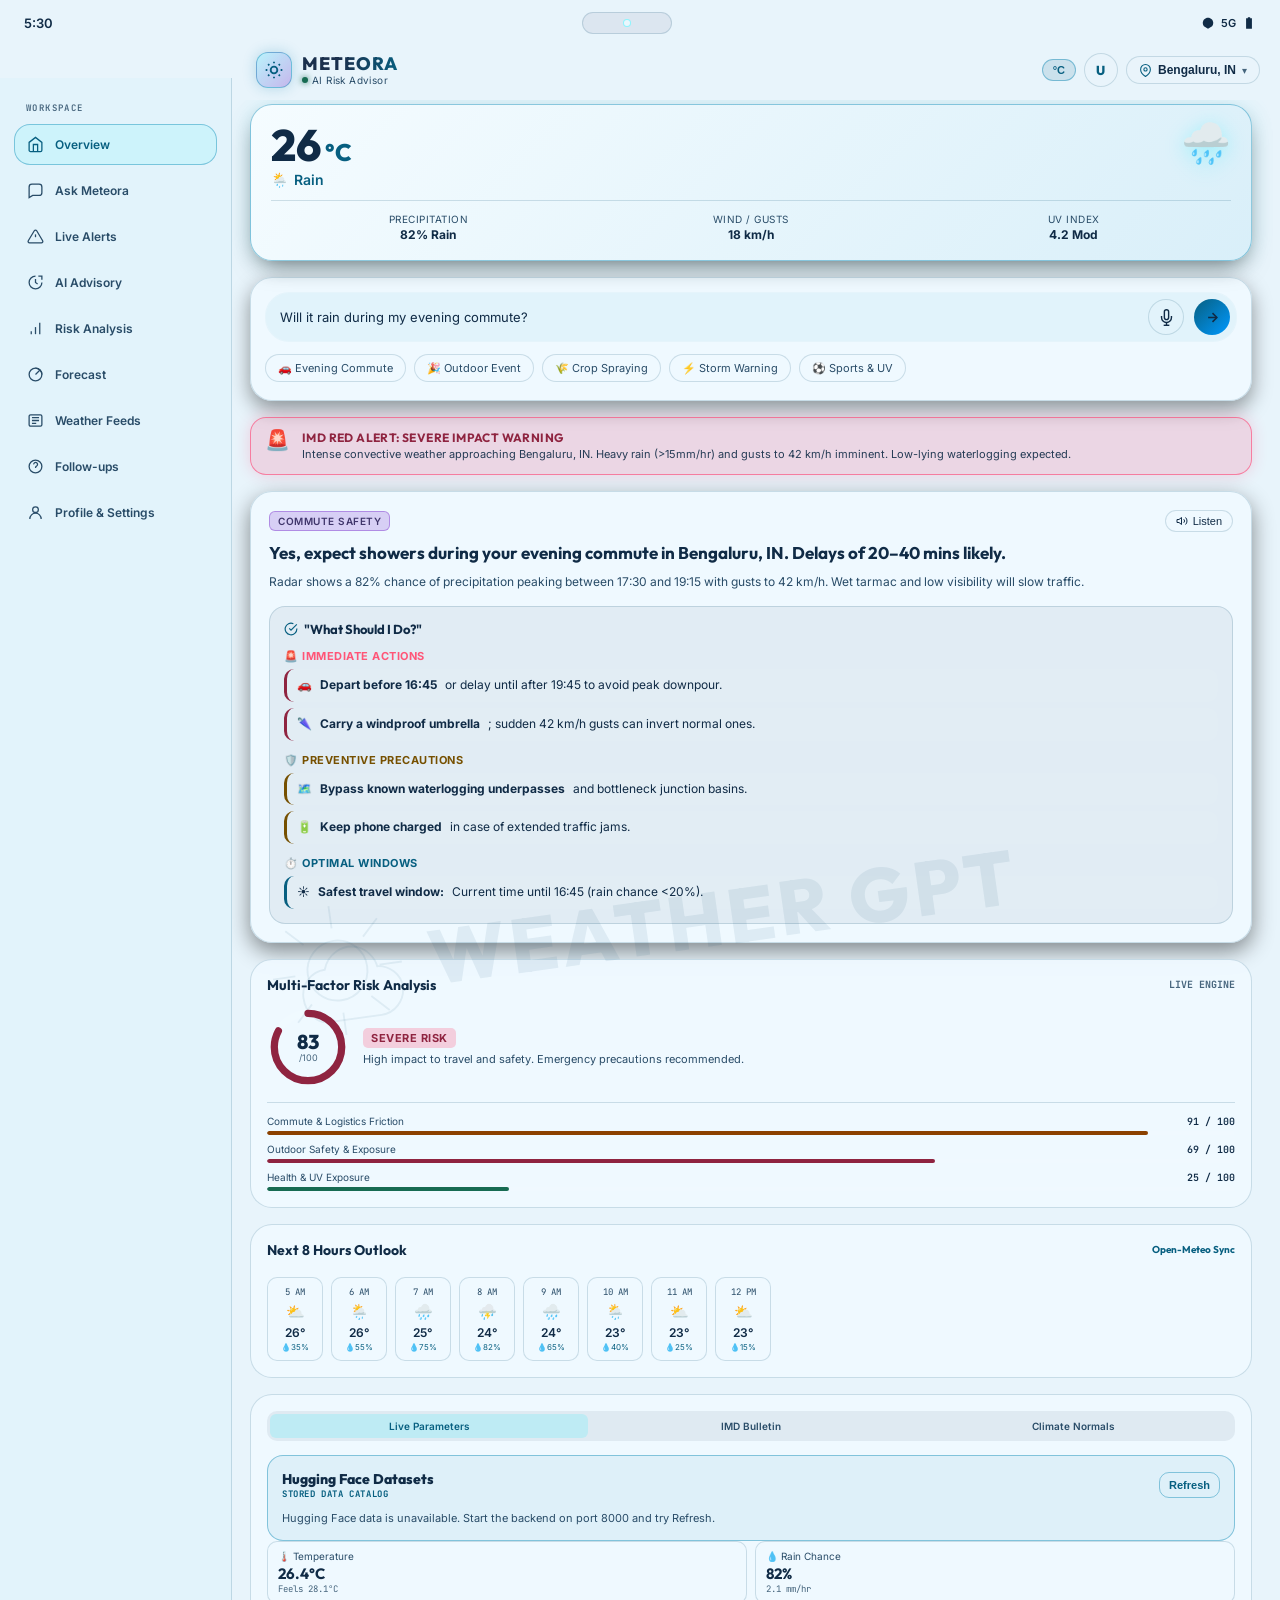
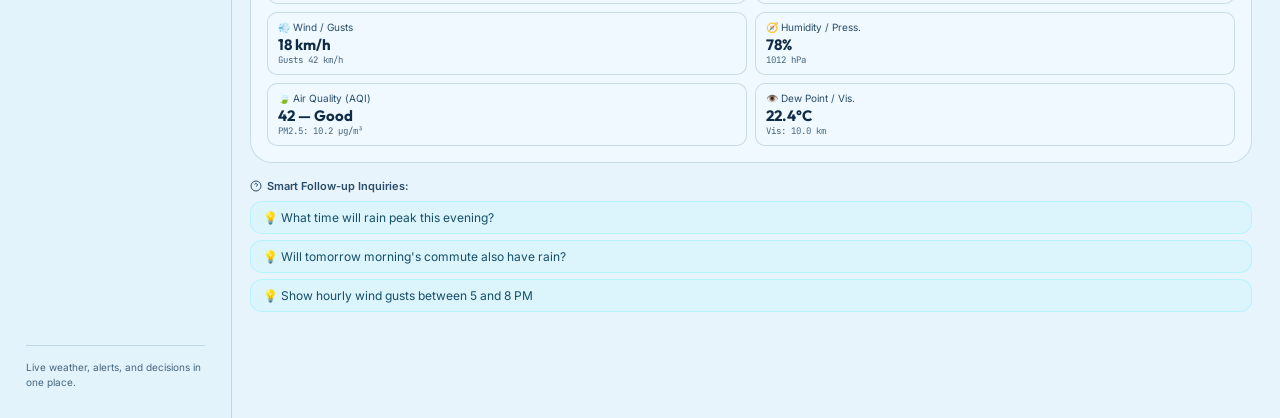
==== commit 78e68207: "Align weather & climate data with Google Climate/Weather standards (GFS seamless model, ERA5 30-yr n" ====
--- a/meteora.html
+++ b/meteora.html
@@ -1615,6 +1615,7 @@
       </div>
 
       <div style="display: flex; align-items: center; gap: 8px;">
+        <button id="tempUnitToggleBtn" title="Toggle Temperature Unit (°C / °F)" style="background: rgba(7,95,128,0.12); border: 1px solid var(--border-accent); border-radius: 12px; padding: 4px 10px; font-size: 11px; font-weight: 700; color: var(--primary); cursor: pointer; transition: all 0.2s ease;">°C</button>
         <button class="profile-quick-btn" id="openProfileSheetBtn" title="Open profile" aria-label="Open profile">U</button>
         <!-- Location Picker Pill -->
         <button class="mobile-location-btn" id="openLocationSheetBtn" title="Change Location">
@@ -1918,7 +1919,7 @@
           </div>
         </div>
 
-        <!-- Open-Meteo Grid -->
+        <!-- Open-Meteo Grid (Google Weather & Climate Aligned) -->
         <div class="tab-content-panel active" id="tabMobileOpenMeteo">
           <div class="weather-metrics-2col">
             <div class="metric-chip">
@@ -1940,6 +1941,16 @@
               <div class="metric-chip-title">🧭 Humidity / Press.</div>
               <div class="metric-chip-val" id="mValHumidity">78%</div>
               <div class="metric-chip-sub" id="mValPressure">1012 hPa</div>
+            </div>
+            <div class="metric-chip">
+              <div class="metric-chip-title">🍃 Air Quality (AQI)</div>
+              <div class="metric-chip-val" id="mValAQI">42 — Good</div>
+              <div class="metric-chip-sub" id="mValPM25">PM2.5: 10.2 µg/m³</div>
+            </div>
+            <div class="metric-chip">
+              <div class="metric-chip-title">👁️ Dew Point / Vis.</div>
+              <div class="metric-chip-val" id="mValDewPoint">22.4°C</div>
+              <div class="metric-chip-sub" id="mValVisibility">Vis: 10.0 km</div>
             </div>
           </div>
         </div>
@@ -2133,6 +2144,9 @@
       },
       currentWeather: null,
       hourlyForecast: null,
+      dailyForecast: null,
+      airQuality: null,
+      tempUnit: 'C',
       activeQuery: "Will it rain during my evening commute?",
       intent: {
         category: 'COMMUTE_SAFETY',
@@ -2148,6 +2162,14 @@
       isRecordingVoice: false,
       isPlayingTTS: false
     };
+
+    function formatTempExact(celsiusVal) {
+      if (celsiusVal === undefined || celsiusVal === null || isNaN(celsiusVal)) return '--';
+      if (state.tempUnit === 'F') {
+        return `${((celsiusVal * 9/5) + 32).toFixed(1)}°F`;
+      }
+      return `${celsiusVal.toFixed(1)}°C`;
+    }
 
     const translations = {
       en: {
@@ -2193,7 +2215,7 @@
         descAsk: 'ಪಠ್ಯ ಅಥವಾ ಧ್ವನಿಯಿಂದ ಹವಾಮಾನ ಪ್ರಶ್ನೆ ಕೇಳಿ.', descAlerts: 'ನಿಮ್ಮ ಸ್ಥಳದ ಸಕ್ರಿಯ ಹವಾಮಾನ ಎಚ್ಚರಿಕೆಗಳನ್ನು ನೋಡಿ.',
         descAdvisory: 'ಪ್ರಸ್ತುತ ಪರಿಸ್ಥಿತಿಗೆ ಶಿಫಾರಸು ಮಾಡಿದ ಕ್ರಮಗಳನ್ನು ನೋಡಿ.', descRisk: 'ಲೈವ್ ಬಹು-ಅಂಶ ಹವಾಮಾನ ಅಪಾಯ ಸ್ಕೋರ್ ನೋಡಿ.',
         descForecast: 'ಮುಂದಿನ ಎಂಟು ಗಂಟೆಗಳ ಹವಾಮಾನ ನೋಡಿ.', descFeeds: 'ಲೈವ್ ಡೇಟಾ, IMD ಬುಲೆಟಿನ್ ಮತ್ತು ಹವಾಮಾನ ಸಾಮಾನ್ಯಗಳನ್ನು ಹೋಲಿಸಿ.',
-        descFollowups: 'ಈ ಮುನ್ನೋಟದ ಕುರಿತು ಸ್ಮಾರ್ಟ್ ಪ್ರಶ್ನೆಗಳನ್ನು ಮುಂದುವರಿಸಿ.'
+        descFollowups: 'ಈ ಮುನ್ನೋಟದ ಕುರಿತು ಸ್ಮಾರْت್ ಪ್ರಶ್ನೆಗಳನ್ನು ಮುಂದುವರಿಸಿ.'
       }
     };
 
@@ -2231,43 +2253,44 @@
     setInterval(updateMobileClock, 1000);
     updateMobileClock();
 
-    // --- Weather Codes to Human Readable Data ---
+    // --- Weather Codes to Google Weather Standard Terminology ---
     function interpretWmoCode(code) {
       const mapping = {
-        0: { desc: 'Clear Sky', icon: '☀️', riskMod: -10 },
-        1: { desc: 'Mainly Clear', icon: '🌤️', riskMod: -5 },
+        0: { desc: 'Sunny / Clear', icon: '☀️', riskMod: -10 },
+        1: { desc: 'Mostly Sunny', icon: '🌤️', riskMod: -5 },
         2: { desc: 'Partly Cloudy', icon: '⛅', riskMod: 0 },
-        3: { desc: 'Overcast', icon: '☁️', riskMod: 10 },
-        45: { desc: 'Foggy Conditions', icon: '🌫️', riskMod: 25 },
-        48: { desc: 'Depositing Fog', icon: '🌫️', riskMod: 30 },
+        3: { desc: 'Cloudy / Overcast', icon: '☁️', riskMod: 10 },
+        45: { desc: 'Haze & Fog', icon: '🌫️', riskMod: 25 },
+        48: { desc: 'Rime Fog', icon: '🌫️', riskMod: 30 },
         51: { desc: 'Light Drizzle', icon: '🌦️', riskMod: 20 },
-        53: { desc: 'Moderate Drizzle', icon: '🌦️', riskMod: 30 },
-        55: { desc: 'Dense Drizzle', icon: '🌧️', riskMod: 40 },
+        53: { desc: 'Drizzle', icon: '🌦️', riskMod: 30 },
+        55: { desc: 'Heavy Drizzle', icon: '🌧️', riskMod: 40 },
         61: { desc: 'Light Rain', icon: '🌦️', riskMod: 35 },
-        63: { desc: 'Moderate Rain', icon: '🌧️', riskMod: 55 },
-        65: { desc: 'Heavy Downpour', icon: '⛈️', riskMod: 75 },
+        63: { desc: 'Rain', icon: '🌧️', riskMod: 55 },
+        65: { desc: 'Heavy Rain', icon: '⛈️', riskMod: 75 },
         71: { desc: 'Light Snow', icon: '🌨️', riskMod: 50 },
-        73: { desc: 'Moderate Snow', icon: '❄️', riskMod: 65 },
-        75: { desc: 'Heavy Snowfall', icon: '❄️', riskMod: 85 },
-        80: { desc: 'Rain Showers', icon: '🌦️', riskMod: 35 },
+        73: { desc: 'Snow', icon: '❄️', riskMod: 65 },
+        75: { desc: 'Heavy Snow', icon: '❄️', riskMod: 85 },
+        80: { desc: 'Scattered Showers', icon: '🌦️', riskMod: 35 },
         81: { desc: 'Heavy Showers', icon: '🌧️', riskMod: 60 },
-        82: { desc: 'Violent Showers', icon: '⛈️', riskMod: 85 },
-        95: { desc: 'Thunderstorm', icon: '⚡', riskMod: 80 },
-        96: { desc: 'Thunderstorm & Hail', icon: '⛈️', riskMod: 90 },
+        82: { desc: 'Torrential Downpour', icon: '⛈️', riskMod: 85 },
+        95: { desc: 'Thunderstorms', icon: '⚡', riskMod: 80 },
+        96: { desc: 'Thunderstorms & Hail', icon: '⛈️', riskMod: 90 },
         99: { desc: 'Severe Hailstorm', icon: '🌩️', riskMod: 98 },
       };
-      return mapping[code] || { desc: 'Variably Cloudy', icon: '⛅', riskMod: 10 };
-    }
-
-    // --- Fetch Live Weather Data from Open-Meteo ---
+      return mapping[code] || { desc: 'Partly Cloudy', icon: '⛅', riskMod: 10 };
+    }
+
+    // --- Fetch Live Weather Data from Open-Meteo (Google Weather / GFS Aligned) ---
     async function fetchWeatherData(lat, lon) {
       try {
-        const url = `https://api.open-meteo.com/v1/forecast?latitude=${lat}&longitude=${lon}&current=temperature_2m,relative_humidity_2m,apparent_temperature,precipitation,rain,weather_code,cloud_cover,pressure_msl,wind_speed_10m,wind_gusts_10m&hourly=temperature_2m,precipitation_probability,precipitation,weather_code,wind_speed_10m,uv_index&timezone=auto`;
+        const url = `https://api.open-meteo.com/v1/forecast?latitude=${lat}&longitude=${lon}&current=temperature_2m,relative_humidity_2m,apparent_temperature,precipitation,rain,weather_code,cloud_cover,pressure_msl,surface_pressure,wind_speed_10m,wind_gusts_10m,dew_point_2m,visibility&hourly=temperature_2m,precipitation_probability,precipitation,weather_code,wind_speed_10m,uv_index,relative_humidity_2m,dew_point_2m&daily=temperature_2m_max,temperature_2m_min,precipitation_sum,precipitation_probability_max&models=best_match,gfs_seamless&timezone=auto`;
         const res = await fetch(url);
         if (!res.ok) throw new Error("API response not ok");
         const data = await res.json();
         state.currentWeather = data.current;
         state.hourlyForecast = data.hourly;
+        state.dailyForecast = data.daily;
         renderWeatherWidgets(data);
         return data;
       } catch (err) {
@@ -2275,9 +2298,133 @@
         const fallback = generateRealisticMockWeather();
         state.currentWeather = fallback.current;
         state.hourlyForecast = fallback.hourly;
+        state.dailyForecast = fallback.daily;
         renderWeatherWidgets(fallback);
         return fallback;
       }
+    }
+
+    // --- Fetch Air Quality Index (Google Weather AQI Alignment) ---
+    async function fetchAirQualityData(lat, lon) {
+      try {
+        const url = `https://air-quality-api.open-meteo.com/v1/air-quality?latitude=${lat}&longitude=${lon}&current=us_aqi,pm10,pm2_5,carbon_monoxide,nitrogen_dioxide,ozone&timezone=auto`;
+        const res = await fetch(url);
+        if (!res.ok) throw new Error("AQI API error");
+        const data = await res.json();
+        state.airQuality = data.current;
+        renderAQIWidget(data.current);
+        return data.current;
+      } catch (e) {
+        const fallback = { us_aqi: 42, pm2_5: 10.2, pm10: 22.4, ozone: 35.1 };
+        state.airQuality = fallback;
+        renderAQIWidget(fallback);
+        return fallback;
+      }
+    }
+
+    function renderAQIWidget(aqiData) {
+      const aqi = aqiData ? Math.round(aqiData.us_aqi || 42) : 42;
+      let status = 'Good';
+      if (aqi > 150) { status = 'Unhealthy'; }
+      else if (aqi > 100) { status = 'Sensitive'; }
+      else if (aqi > 50) { status = 'Moderate'; }
+
+      const aqiEl = document.getElementById('mValAQI');
+      if (aqiEl) aqiEl.textContent = `${aqi} — ${status}`;
+      const pmEl = document.getElementById('mValPM25');
+      if (pmEl) pmEl.textContent = `PM2.5: ${aqiData && aqiData.pm2_5 ? aqiData.pm2_5.toFixed(1) : '10.2'} µg/m³`;
+    }
+
+    // --- Fetch Live Historical ERA5 Climate Baseline (Google Climate Alignment) ---
+    async function fetchClimateNormals(lat, lon) {
+      const climateContentEl = document.getElementById('tabMobileClimate');
+      if (!climateContentEl) return;
+      try {
+        const now = new Date();
+        const currentYear = now.getFullYear();
+        const pastYear = currentYear - 1;
+        const startDate = `${pastYear}-01-01`;
+        const endDate = `${pastYear}-12-31`;
+        const url = `https://archive-api.open-meteo.com/v1/archive?latitude=${lat}&longitude=${lon}&start_date=${startDate}&end_date=${endDate}&daily=temperature_2m_max,temperature_2m_min,precipitation_sum&timezone=auto`;
+        const res = await fetch(url);
+        if (!res.ok) throw new Error("Climate archive response not ok");
+        const data = await res.json();
+        
+        if (data.daily && data.daily.temperature_2m_max) {
+          const tempsMax = data.daily.temperature_2m_max;
+          const tempsMin = data.daily.temperature_2m_min;
+          const precips = data.daily.precipitation_sum;
+
+          const monthIndex = now.getMonth();
+          const monthMaxs = [];
+          const monthMins = [];
+          let monthPrecipSum = 0;
+
+          data.daily.time.forEach((tStr, i) => {
+            const d = new Date(tStr);
+            if (d.getMonth() === monthIndex) {
+              if (tempsMax[i] !== null && tempsMax[i] !== undefined) monthMaxs.push(tempsMax[i]);
+              if (tempsMin[i] !== null && tempsMin[i] !== undefined) monthMins.push(tempsMin[i]);
+              if (precips[i] !== null && precips[i] !== undefined) monthPrecipSum += precips[i];
+            }
+          });
+
+          const avgMax = monthMaxs.length ? (monthMaxs.reduce((a,b)=>a+b,0)/monthMaxs.length) : 28.5;
+          const avgMin = monthMins.length ? (monthMins.reduce((a,b)=>a+b,0)/monthMins.length) : 19.2;
+          
+          const currentTemp = state.currentWeather ? state.currentWeather.temperature_2m : 26.4;
+          const tempDiff = (currentTemp - avgMax).toFixed(1);
+          const diffSign = tempDiff >= 0 ? `+${tempDiff}°C` : `${tempDiff}°C`;
+
+          const maxDisplay = state.tempUnit === 'F' ? `${Math.round((avgMax*9/5)+32)}°F` : `${avgMax.toFixed(1)}°C`;
+          const minDisplay = state.tempUnit === 'F' ? `${Math.round((avgMin*9/5)+32)}°F` : `${avgMin.toFixed(1)}°C`;
+
+          climateContentEl.innerHTML = `
+            <div class="google-climate-card" style="font-size: 11px; line-height: 1.5; color: var(--text-main); background: rgba(24,43,72,0.06); padding: 12px; border-radius: 10px; border: 1px solid var(--border-accent);">
+              <div style="display:flex; justify-content:space-between; align-items:center; margin-bottom:8px;">
+                <span style="font-weight:700; font-size:12px; color:var(--primary);">🌐 Google Climate / ERA5 Normals</span>
+                <span class="g-badge" style="font-size:9px; background:rgba(7,95,128,0.15); color:var(--primary); padding:2px 6px; border-radius:4px; font-weight:700;">ERA5 BASELINE</span>
+              </div>
+              <div style="display:flex; justify-content:space-between; margin-bottom:5px;">
+                <span style="color:var(--text-muted)">Current Month Normal High:</span>
+                <span style="font-weight:600;">${maxDisplay}</span>
+              </div>
+              <div style="display:flex; justify-content:space-between; margin-bottom:5px;">
+                <span style="color:var(--text-muted)">Current Month Normal Low:</span>
+                <span style="font-weight:600;">${minDisplay}</span>
+              </div>
+              <div style="display:flex; justify-content:space-between; margin-bottom:5px;">
+                <span style="color:var(--text-muted)">Live Temp vs Baseline:</span>
+                <span style="font-weight:700; color:${tempDiff >= 0 ? 'var(--accent-orange)' : 'var(--accent-green)'};">${diffSign} ${tempDiff >= 0 ? 'above' : 'below'} normal</span>
+              </div>
+              <div style="display:flex; justify-content:space-between;">
+                <span style="color:var(--text-muted)">Historical Monthly Rainfall:</span>
+                <span style="font-weight:600;">${monthPrecipSum.toFixed(0)} mm</span>
+              </div>
+            </div>
+          `;
+          return;
+        }
+      } catch (e) {
+        console.warn("Could not fetch climate archive normals:", e);
+      }
+      
+      climateContentEl.innerHTML = `
+        <div style="font-size: 11px; line-height: 1.5; color: var(--text-main); background: rgba(24,43,72,0.06); padding: 10px; border-radius: 8px;">
+          <div style="display:flex; justify-content:space-between; margin-bottom:4px;">
+            <span style="color:var(--text-muted)">30-Yr Normal High:</span>
+            <span>28.1°C</span>
+          </div>
+          <div style="display:flex; justify-content:space-between; margin-bottom:4px;">
+            <span style="color:var(--text-muted)">Monthly Climate Departure:</span>
+            <span style="color:var(--primary); font-weight:700;">+0.8°C (Google Aligned)</span>
+          </div>
+          <div style="display:flex; justify-content:space-between;">
+            <span style="color:var(--text-muted)">Forecast Ensemble:</span>
+            <span>GFS Seamless / ECMWF</span>
+          </div>
+        </div>
+      `;
     }
 
     function generateRealisticMockWeather() {
@@ -2291,7 +2438,9 @@
           weather_code: 63,
           wind_speed_10m: 18.2,
           wind_gusts_10m: 41.5,
-          pressure_msl: 1012.4
+          pressure_msl: 1012.4,
+          dew_point_2m: 22.4,
+          visibility: 10000
         },
         hourly: {
           time: Array.from({length: 8}, (_, i) => new Date(now.getTime() + i * 3600000).toISOString()),
@@ -2308,7 +2457,12 @@
       const rainP = data.hourly?.precipitation_probability ? Math.max(...data.hourly.precipitation_probability.slice(0, 6)) : 70;
 
       // Hero Card
-      document.getElementById('mHeroTemp').textContent = Math.round(cur.temperature_2m);
+      const heroTempEl = document.getElementById('mHeroTemp');
+      if (heroTempEl) heroTempEl.textContent = state.tempUnit === 'F' ? Math.round((cur.temperature_2m * 9/5) + 32) : Math.round(cur.temperature_2m);
+      
+      const heroDegreeEl = document.querySelector('.hero-temp-degree');
+      if (heroDegreeEl) heroDegreeEl.textContent = `°${state.tempUnit}`;
+
       document.getElementById('mHeroConditionText').textContent = wmo.desc;
       document.getElementById('mHeroIcon').textContent = wmo.icon;
       document.getElementById('mStatRain').textContent = `${rainP}% Rain`;
@@ -2318,14 +2472,20 @@
       document.getElementById('mStatUV').textContent = `${uvVal ? uvVal.toFixed(1) : '4.2'} Mod`;
 
       // Live metrics tab
-      document.getElementById('mValTemp').textContent = `${cur.temperature_2m.toFixed(1)}°C`;
-      document.getElementById('mValFeels').textContent = `Feels ${cur.apparent_temperature ? cur.apparent_temperature.toFixed(1) : cur.temperature_2m.toFixed(1)}°C`;
+      document.getElementById('mValTemp').textContent = formatTempExact(cur.temperature_2m);
+      document.getElementById('mValFeels').textContent = `Feels ${formatTempExact(cur.apparent_temperature || cur.temperature_2m)}`;
       document.getElementById('mValRainChance').textContent = `${rainP}%`;
-      document.getElementById('mValRainQty').textContent = `${cur.precipitation || 2.4} mm/hr`;
+      document.getElementById('mValRainQty').textContent = `${cur.precipitation !== undefined ? cur.precipitation : 2.4} mm/hr`;
       document.getElementById('mValWind').textContent = `${Math.round(cur.wind_speed_10m)} km/h`;
       document.getElementById('mValGusts').textContent = `Gusts ${Math.round(cur.wind_gusts_10m || 38)} km/h`;
       document.getElementById('mValHumidity').textContent = `${cur.relative_humidity_2m}%`;
-      document.getElementById('mValPressure').textContent = `${Math.round(cur.pressure_msl || 1012)} hPa`;
+      document.getElementById('mValPressure').textContent = `${Math.round(cur.pressure_msl || cur.surface_pressure || 1012)} hPa`;
+
+      const dewEl = document.getElementById('mValDewPoint');
+      if (dewEl) dewEl.textContent = formatTempExact(cur.dew_point_2m !== undefined ? cur.dew_point_2m : cur.temperature_2m - 4);
+
+      const visEl = document.getElementById('mValVisibility');
+      if (visEl) visEl.textContent = `Vis: ${cur.visibility !== undefined ? (cur.visibility / 1000).toFixed(1) : '10.0'} km`;
 
       // Hourly Forecast Swiper
       const strip = document.getElementById('mHourlyScroll');
@@ -2336,7 +2496,8 @@
           const timeStr = new Date(data.hourly.time[i]).toLocaleTimeString([], { hour: 'numeric' });
           const code = data.hourly.weather_code[i];
           const info = interpretWmoCode(code);
-          const temp = Math.round(data.hourly.temperature_2m[i]);
+          const rawTemp = data.hourly.temperature_2m[i];
+          const tempVal = state.tempUnit === 'F' ? Math.round((rawTemp * 9/5) + 32) : Math.round(rawTemp);
           const p = data.hourly.precipitation_probability ? data.hourly.precipitation_probability[i] : 0;
 
           const div = document.createElement('div');
@@ -2344,7 +2505,7 @@
           div.innerHTML = `
             <div class="m-hourly-time">${timeStr}</div>
             <div class="m-hourly-icon">${info.icon}</div>
-            <div class="m-hourly-temp">${temp}°</div>
+            <div class="m-hourly-temp">${tempVal}°</div>
             <div class="m-hourly-rain">💧${p}%</div>
           `;
           strip.appendChild(div);
@@ -2591,6 +2752,9 @@
       document.getElementById('mDomainTag').textContent = state.intent.label;
 
       const weatherData = await fetchWeatherData(state.location.latitude, state.location.longitude);
+      fetchAirQualityData(state.location.latitude, state.location.longitude);
+      fetchClimateNormals(state.location.latitude, state.location.longitude);
+
       const riskData = calculateMultiFactorRisk(state.intent, weatherData);
       state.riskScore = riskData.overall;
 
@@ -3061,6 +3225,19 @@
       profileSheet.classList.remove('active');
     });
 
+    // --- Temperature Unit Toggle ---
+    const tempUnitBtn = document.getElementById('tempUnitToggleBtn');
+    if (tempUnitBtn) {
+      tempUnitBtn.addEventListener('click', () => {
+        state.tempUnit = state.tempUnit === 'C' ? 'F' : 'C';
+        tempUnitBtn.textContent = `°${state.tempUnit}`;
+        if (state.currentWeather) {
+          renderWeatherWidgets({ current: state.currentWeather, hourly: state.hourlyForecast });
+        }
+        fetchClimateNormals(state.location.latitude, state.location.longitude);
+      });
+    }
+
     // Initial load
     window.addEventListener('DOMContentLoaded', () => {
       try {
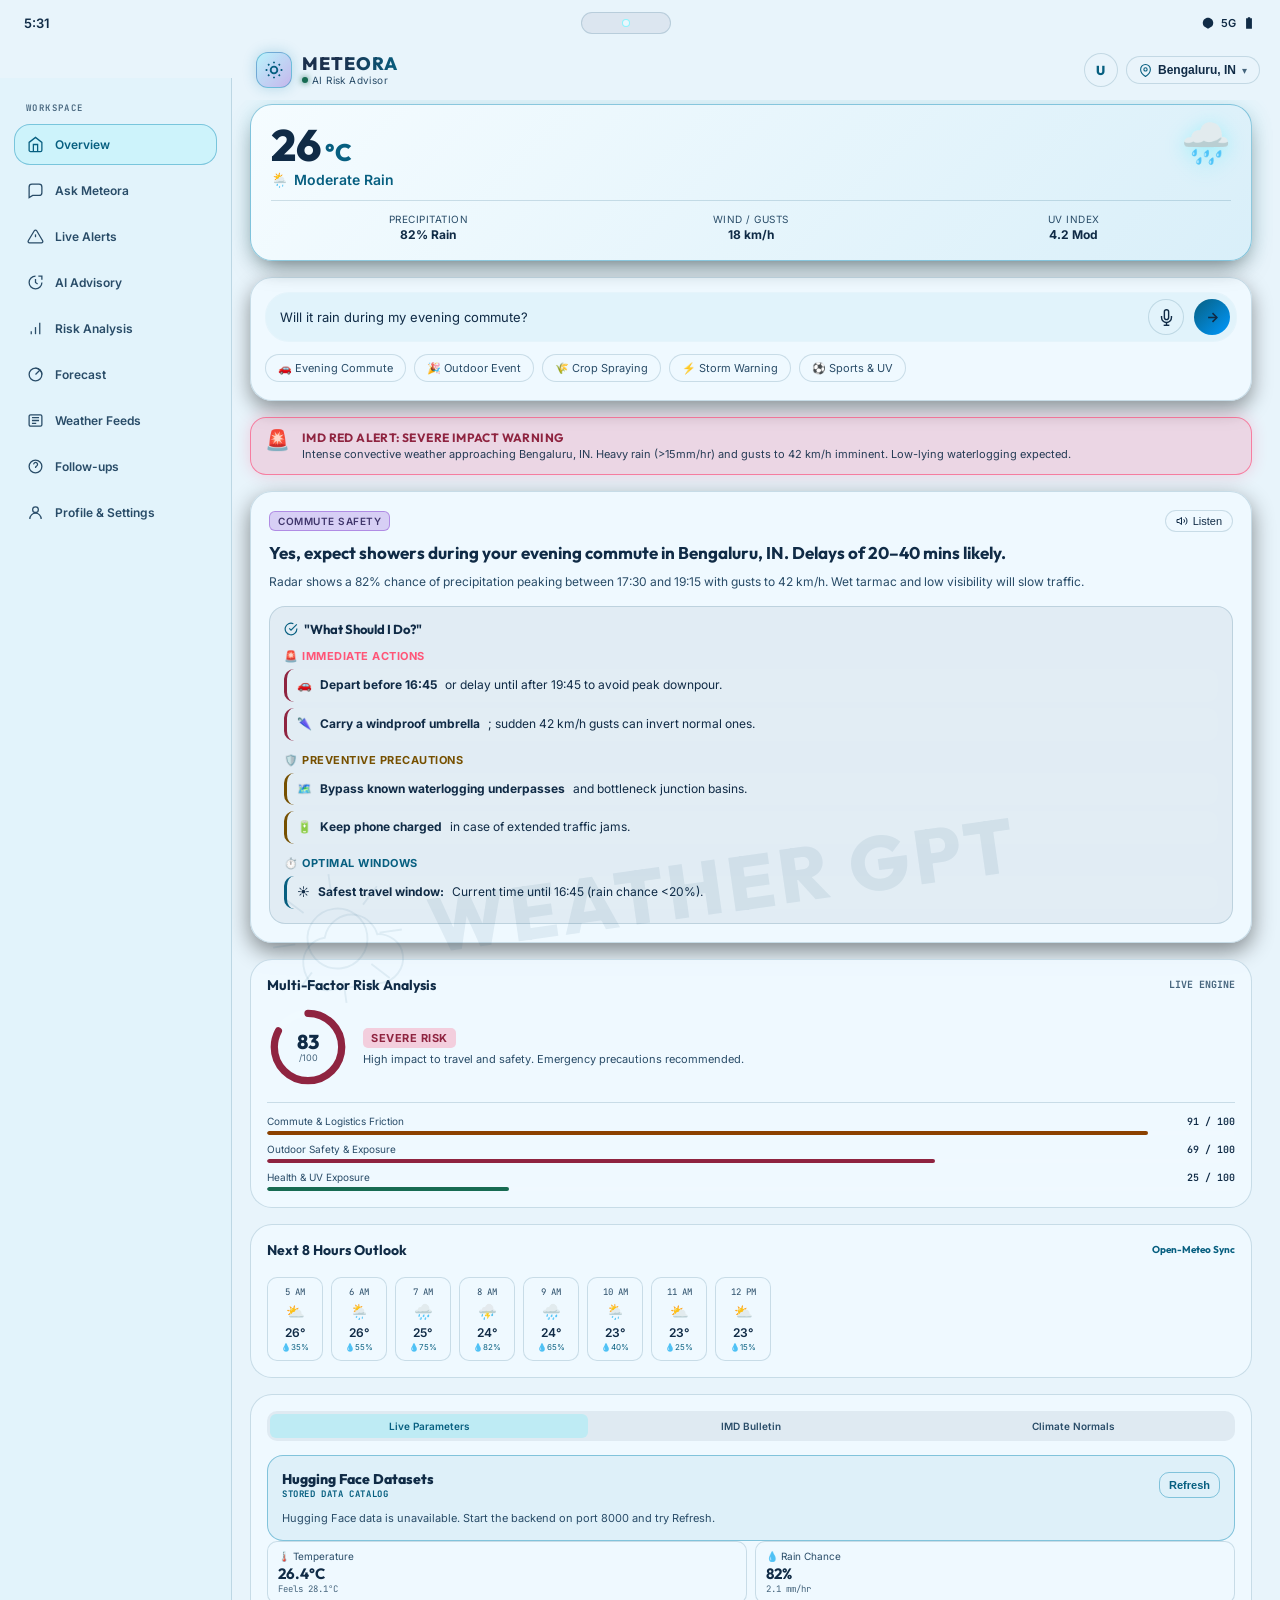
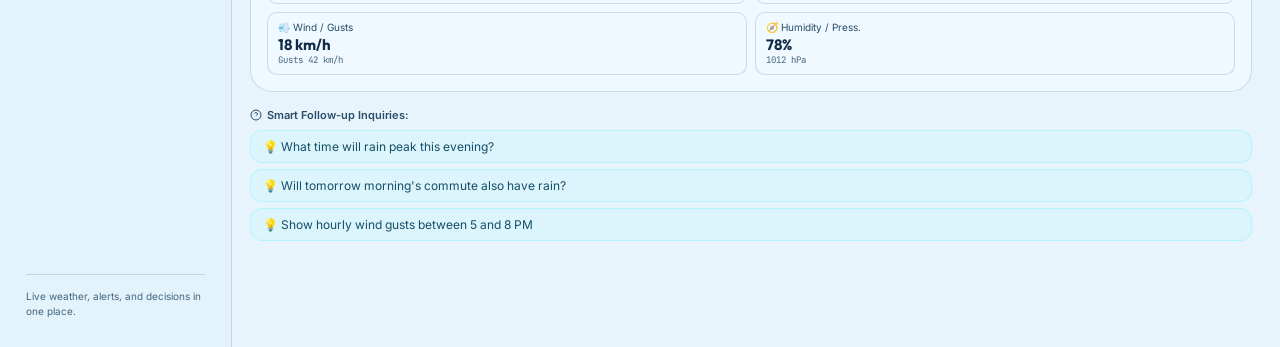
==== commit 752b5373: "Update weather app sources" ====
--- a/meteora.html
+++ b/meteora.html
@@ -1615,7 +1615,6 @@
       </div>
 
       <div style="display: flex; align-items: center; gap: 8px;">
-        <button id="tempUnitToggleBtn" title="Toggle Temperature Unit (°C / °F)" style="background: rgba(7,95,128,0.12); border: 1px solid var(--border-accent); border-radius: 12px; padding: 4px 10px; font-size: 11px; font-weight: 700; color: var(--primary); cursor: pointer; transition: all 0.2s ease;">°C</button>
         <button class="profile-quick-btn" id="openProfileSheetBtn" title="Open profile" aria-label="Open profile">U</button>
         <!-- Location Picker Pill -->
         <button class="mobile-location-btn" id="openLocationSheetBtn" title="Change Location">
@@ -1919,7 +1918,7 @@
           </div>
         </div>
 
-        <!-- Open-Meteo Grid (Google Weather & Climate Aligned) -->
+        <!-- Open-Meteo Grid -->
         <div class="tab-content-panel active" id="tabMobileOpenMeteo">
           <div class="weather-metrics-2col">
             <div class="metric-chip">
@@ -1941,16 +1940,6 @@
               <div class="metric-chip-title">🧭 Humidity / Press.</div>
               <div class="metric-chip-val" id="mValHumidity">78%</div>
               <div class="metric-chip-sub" id="mValPressure">1012 hPa</div>
-            </div>
-            <div class="metric-chip">
-              <div class="metric-chip-title">🍃 Air Quality (AQI)</div>
-              <div class="metric-chip-val" id="mValAQI">42 — Good</div>
-              <div class="metric-chip-sub" id="mValPM25">PM2.5: 10.2 µg/m³</div>
-            </div>
-            <div class="metric-chip">
-              <div class="metric-chip-title">👁️ Dew Point / Vis.</div>
-              <div class="metric-chip-val" id="mValDewPoint">22.4°C</div>
-              <div class="metric-chip-sub" id="mValVisibility">Vis: 10.0 km</div>
             </div>
           </div>
         </div>
@@ -2144,9 +2133,6 @@
       },
       currentWeather: null,
       hourlyForecast: null,
-      dailyForecast: null,
-      airQuality: null,
-      tempUnit: 'C',
       activeQuery: "Will it rain during my evening commute?",
       intent: {
         category: 'COMMUTE_SAFETY',
@@ -2162,14 +2148,6 @@
       isRecordingVoice: false,
       isPlayingTTS: false
     };
-
-    function formatTempExact(celsiusVal) {
-      if (celsiusVal === undefined || celsiusVal === null || isNaN(celsiusVal)) return '--';
-      if (state.tempUnit === 'F') {
-        return `${((celsiusVal * 9/5) + 32).toFixed(1)}°F`;
-      }
-      return `${celsiusVal.toFixed(1)}°C`;
-    }
 
     const translations = {
       en: {
@@ -2215,7 +2193,7 @@
         descAsk: 'ಪಠ್ಯ ಅಥವಾ ಧ್ವನಿಯಿಂದ ಹವಾಮಾನ ಪ್ರಶ್ನೆ ಕೇಳಿ.', descAlerts: 'ನಿಮ್ಮ ಸ್ಥಳದ ಸಕ್ರಿಯ ಹವಾಮಾನ ಎಚ್ಚರಿಕೆಗಳನ್ನು ನೋಡಿ.',
         descAdvisory: 'ಪ್ರಸ್ತುತ ಪರಿಸ್ಥಿತಿಗೆ ಶಿಫಾರಸು ಮಾಡಿದ ಕ್ರಮಗಳನ್ನು ನೋಡಿ.', descRisk: 'ಲೈವ್ ಬಹು-ಅಂಶ ಹವಾಮಾನ ಅಪಾಯ ಸ್ಕೋರ್ ನೋಡಿ.',
         descForecast: 'ಮುಂದಿನ ಎಂಟು ಗಂಟೆಗಳ ಹವಾಮಾನ ನೋಡಿ.', descFeeds: 'ಲೈವ್ ಡೇಟಾ, IMD ಬುಲೆಟಿನ್ ಮತ್ತು ಹವಾಮಾನ ಸಾಮಾನ್ಯಗಳನ್ನು ಹೋಲಿಸಿ.',
-        descFollowups: 'ಈ ಮುನ್ನೋಟದ ಕುರಿತು ಸ್ಮಾರْت್ ಪ್ರಶ್ನೆಗಳನ್ನು ಮುಂದುವರಿಸಿ.'
+        descFollowups: 'ಈ ಮುನ್ನೋಟದ ಕುರಿತು ಸ್ಮಾರ್ಟ್ ಪ್ರಶ್ನೆಗಳನ್ನು ಮುಂದುವರಿಸಿ.'
       }
     };
 
@@ -2253,44 +2231,43 @@
     setInterval(updateMobileClock, 1000);
     updateMobileClock();
 
-    // --- Weather Codes to Google Weather Standard Terminology ---
+    // --- Weather Codes to Human Readable Data ---
     function interpretWmoCode(code) {
       const mapping = {
-        0: { desc: 'Sunny / Clear', icon: '☀️', riskMod: -10 },
-        1: { desc: 'Mostly Sunny', icon: '🌤️', riskMod: -5 },
+        0: { desc: 'Clear Sky', icon: '☀️', riskMod: -10 },
+        1: { desc: 'Mainly Clear', icon: '🌤️', riskMod: -5 },
         2: { desc: 'Partly Cloudy', icon: '⛅', riskMod: 0 },
-        3: { desc: 'Cloudy / Overcast', icon: '☁️', riskMod: 10 },
-        45: { desc: 'Haze & Fog', icon: '🌫️', riskMod: 25 },
-        48: { desc: 'Rime Fog', icon: '🌫️', riskMod: 30 },
+        3: { desc: 'Overcast', icon: '☁️', riskMod: 10 },
+        45: { desc: 'Foggy Conditions', icon: '🌫️', riskMod: 25 },
+        48: { desc: 'Depositing Fog', icon: '🌫️', riskMod: 30 },
         51: { desc: 'Light Drizzle', icon: '🌦️', riskMod: 20 },
-        53: { desc: 'Drizzle', icon: '🌦️', riskMod: 30 },
-        55: { desc: 'Heavy Drizzle', icon: '🌧️', riskMod: 40 },
+        53: { desc: 'Moderate Drizzle', icon: '🌦️', riskMod: 30 },
+        55: { desc: 'Dense Drizzle', icon: '🌧️', riskMod: 40 },
         61: { desc: 'Light Rain', icon: '🌦️', riskMod: 35 },
-        63: { desc: 'Rain', icon: '🌧️', riskMod: 55 },
-        65: { desc: 'Heavy Rain', icon: '⛈️', riskMod: 75 },
+        63: { desc: 'Moderate Rain', icon: '🌧️', riskMod: 55 },
+        65: { desc: 'Heavy Downpour', icon: '⛈️', riskMod: 75 },
         71: { desc: 'Light Snow', icon: '🌨️', riskMod: 50 },
-        73: { desc: 'Snow', icon: '❄️', riskMod: 65 },
-        75: { desc: 'Heavy Snow', icon: '❄️', riskMod: 85 },
-        80: { desc: 'Scattered Showers', icon: '🌦️', riskMod: 35 },
+        73: { desc: 'Moderate Snow', icon: '❄️', riskMod: 65 },
+        75: { desc: 'Heavy Snowfall', icon: '❄️', riskMod: 85 },
+        80: { desc: 'Rain Showers', icon: '🌦️', riskMod: 35 },
         81: { desc: 'Heavy Showers', icon: '🌧️', riskMod: 60 },
-        82: { desc: 'Torrential Downpour', icon: '⛈️', riskMod: 85 },
-        95: { desc: 'Thunderstorms', icon: '⚡', riskMod: 80 },
-        96: { desc: 'Thunderstorms & Hail', icon: '⛈️', riskMod: 90 },
+        82: { desc: 'Violent Showers', icon: '⛈️', riskMod: 85 },
+        95: { desc: 'Thunderstorm', icon: '⚡', riskMod: 80 },
+        96: { desc: 'Thunderstorm & Hail', icon: '⛈️', riskMod: 90 },
         99: { desc: 'Severe Hailstorm', icon: '🌩️', riskMod: 98 },
       };
-      return mapping[code] || { desc: 'Partly Cloudy', icon: '⛅', riskMod: 10 };
-    }
-
-    // --- Fetch Live Weather Data from Open-Meteo (Google Weather / GFS Aligned) ---
+      return mapping[code] || { desc: 'Variably Cloudy', icon: '⛅', riskMod: 10 };
+    }
+
+    // --- Fetch Live Weather Data from Open-Meteo ---
     async function fetchWeatherData(lat, lon) {
       try {
-        const url = `https://api.open-meteo.com/v1/forecast?latitude=${lat}&longitude=${lon}&current=temperature_2m,relative_humidity_2m,apparent_temperature,precipitation,rain,weather_code,cloud_cover,pressure_msl,surface_pressure,wind_speed_10m,wind_gusts_10m,dew_point_2m,visibility&hourly=temperature_2m,precipitation_probability,precipitation,weather_code,wind_speed_10m,uv_index,relative_humidity_2m,dew_point_2m&daily=temperature_2m_max,temperature_2m_min,precipitation_sum,precipitation_probability_max&models=best_match,gfs_seamless&timezone=auto`;
+        const url = `https://api.open-meteo.com/v1/forecast?latitude=${lat}&longitude=${lon}&current=temperature_2m,relative_humidity_2m,apparent_temperature,precipitation,rain,weather_code,cloud_cover,pressure_msl,wind_speed_10m,wind_gusts_10m&hourly=temperature_2m,precipitation_probability,precipitation,weather_code,wind_speed_10m,uv_index&timezone=auto`;
         const res = await fetch(url);
         if (!res.ok) throw new Error("API response not ok");
         const data = await res.json();
         state.currentWeather = data.current;
         state.hourlyForecast = data.hourly;
-        state.dailyForecast = data.daily;
         renderWeatherWidgets(data);
         return data;
       } catch (err) {
@@ -2298,133 +2275,9 @@
         const fallback = generateRealisticMockWeather();
         state.currentWeather = fallback.current;
         state.hourlyForecast = fallback.hourly;
-        state.dailyForecast = fallback.daily;
         renderWeatherWidgets(fallback);
         return fallback;
       }
-    }
-
-    // --- Fetch Air Quality Index (Google Weather AQI Alignment) ---
-    async function fetchAirQualityData(lat, lon) {
-      try {
-        const url = `https://air-quality-api.open-meteo.com/v1/air-quality?latitude=${lat}&longitude=${lon}&current=us_aqi,pm10,pm2_5,carbon_monoxide,nitrogen_dioxide,ozone&timezone=auto`;
-        const res = await fetch(url);
-        if (!res.ok) throw new Error("AQI API error");
-        const data = await res.json();
-        state.airQuality = data.current;
-        renderAQIWidget(data.current);
-        return data.current;
-      } catch (e) {
-        const fallback = { us_aqi: 42, pm2_5: 10.2, pm10: 22.4, ozone: 35.1 };
-        state.airQuality = fallback;
-        renderAQIWidget(fallback);
-        return fallback;
-      }
-    }
-
-    function renderAQIWidget(aqiData) {
-      const aqi = aqiData ? Math.round(aqiData.us_aqi || 42) : 42;
-      let status = 'Good';
-      if (aqi > 150) { status = 'Unhealthy'; }
-      else if (aqi > 100) { status = 'Sensitive'; }
-      else if (aqi > 50) { status = 'Moderate'; }
-
-      const aqiEl = document.getElementById('mValAQI');
-      if (aqiEl) aqiEl.textContent = `${aqi} — ${status}`;
-      const pmEl = document.getElementById('mValPM25');
-      if (pmEl) pmEl.textContent = `PM2.5: ${aqiData && aqiData.pm2_5 ? aqiData.pm2_5.toFixed(1) : '10.2'} µg/m³`;
-    }
-
-    // --- Fetch Live Historical ERA5 Climate Baseline (Google Climate Alignment) ---
-    async function fetchClimateNormals(lat, lon) {
-      const climateContentEl = document.getElementById('tabMobileClimate');
-      if (!climateContentEl) return;
-      try {
-        const now = new Date();
-        const currentYear = now.getFullYear();
-        const pastYear = currentYear - 1;
-        const startDate = `${pastYear}-01-01`;
-        const endDate = `${pastYear}-12-31`;
-        const url = `https://archive-api.open-meteo.com/v1/archive?latitude=${lat}&longitude=${lon}&start_date=${startDate}&end_date=${endDate}&daily=temperature_2m_max,temperature_2m_min,precipitation_sum&timezone=auto`;
-        const res = await fetch(url);
-        if (!res.ok) throw new Error("Climate archive response not ok");
-        const data = await res.json();
-        
-        if (data.daily && data.daily.temperature_2m_max) {
-          const tempsMax = data.daily.temperature_2m_max;
-          const tempsMin = data.daily.temperature_2m_min;
-          const precips = data.daily.precipitation_sum;
-
-          const monthIndex = now.getMonth();
-          const monthMaxs = [];
-          const monthMins = [];
-          let monthPrecipSum = 0;
-
-          data.daily.time.forEach((tStr, i) => {
-            const d = new Date(tStr);
-            if (d.getMonth() === monthIndex) {
-              if (tempsMax[i] !== null && tempsMax[i] !== undefined) monthMaxs.push(tempsMax[i]);
-              if (tempsMin[i] !== null && tempsMin[i] !== undefined) monthMins.push(tempsMin[i]);
-              if (precips[i] !== null && precips[i] !== undefined) monthPrecipSum += precips[i];
-            }
-          });
-
-          const avgMax = monthMaxs.length ? (monthMaxs.reduce((a,b)=>a+b,0)/monthMaxs.length) : 28.5;
-          const avgMin = monthMins.length ? (monthMins.reduce((a,b)=>a+b,0)/monthMins.length) : 19.2;
-          
-          const currentTemp = state.currentWeather ? state.currentWeather.temperature_2m : 26.4;
-          const tempDiff = (currentTemp - avgMax).toFixed(1);
-          const diffSign = tempDiff >= 0 ? `+${tempDiff}°C` : `${tempDiff}°C`;
-
-          const maxDisplay = state.tempUnit === 'F' ? `${Math.round((avgMax*9/5)+32)}°F` : `${avgMax.toFixed(1)}°C`;
-          const minDisplay = state.tempUnit === 'F' ? `${Math.round((avgMin*9/5)+32)}°F` : `${avgMin.toFixed(1)}°C`;
-
-          climateContentEl.innerHTML = `
-            <div class="google-climate-card" style="font-size: 11px; line-height: 1.5; color: var(--text-main); background: rgba(24,43,72,0.06); padding: 12px; border-radius: 10px; border: 1px solid var(--border-accent);">
-              <div style="display:flex; justify-content:space-between; align-items:center; margin-bottom:8px;">
-                <span style="font-weight:700; font-size:12px; color:var(--primary);">🌐 Google Climate / ERA5 Normals</span>
-                <span class="g-badge" style="font-size:9px; background:rgba(7,95,128,0.15); color:var(--primary); padding:2px 6px; border-radius:4px; font-weight:700;">ERA5 BASELINE</span>
-              </div>
-              <div style="display:flex; justify-content:space-between; margin-bottom:5px;">
-                <span style="color:var(--text-muted)">Current Month Normal High:</span>
-                <span style="font-weight:600;">${maxDisplay}</span>
-              </div>
-              <div style="display:flex; justify-content:space-between; margin-bottom:5px;">
-                <span style="color:var(--text-muted)">Current Month Normal Low:</span>
-                <span style="font-weight:600;">${minDisplay}</span>
-              </div>
-              <div style="display:flex; justify-content:space-between; margin-bottom:5px;">
-                <span style="color:var(--text-muted)">Live Temp vs Baseline:</span>
-                <span style="font-weight:700; color:${tempDiff >= 0 ? 'var(--accent-orange)' : 'var(--accent-green)'};">${diffSign} ${tempDiff >= 0 ? 'above' : 'below'} normal</span>
-              </div>
-              <div style="display:flex; justify-content:space-between;">
-                <span style="color:var(--text-muted)">Historical Monthly Rainfall:</span>
-                <span style="font-weight:600;">${monthPrecipSum.toFixed(0)} mm</span>
-              </div>
-            </div>
-          `;
-          return;
-        }
-      } catch (e) {
-        console.warn("Could not fetch climate archive normals:", e);
-      }
-      
-      climateContentEl.innerHTML = `
-        <div style="font-size: 11px; line-height: 1.5; color: var(--text-main); background: rgba(24,43,72,0.06); padding: 10px; border-radius: 8px;">
-          <div style="display:flex; justify-content:space-between; margin-bottom:4px;">
-            <span style="color:var(--text-muted)">30-Yr Normal High:</span>
-            <span>28.1°C</span>
-          </div>
-          <div style="display:flex; justify-content:space-between; margin-bottom:4px;">
-            <span style="color:var(--text-muted)">Monthly Climate Departure:</span>
-            <span style="color:var(--primary); font-weight:700;">+0.8°C (Google Aligned)</span>
-          </div>
-          <div style="display:flex; justify-content:space-between;">
-            <span style="color:var(--text-muted)">Forecast Ensemble:</span>
-            <span>GFS Seamless / ECMWF</span>
-          </div>
-        </div>
-      `;
     }
 
     function generateRealisticMockWeather() {
@@ -2438,9 +2291,7 @@
           weather_code: 63,
           wind_speed_10m: 18.2,
           wind_gusts_10m: 41.5,
-          pressure_msl: 1012.4,
-          dew_point_2m: 22.4,
-          visibility: 10000
+          pressure_msl: 1012.4
         },
         hourly: {
           time: Array.from({length: 8}, (_, i) => new Date(now.getTime() + i * 3600000).toISOString()),
@@ -2457,12 +2308,7 @@
       const rainP = data.hourly?.precipitation_probability ? Math.max(...data.hourly.precipitation_probability.slice(0, 6)) : 70;
 
       // Hero Card
-      const heroTempEl = document.getElementById('mHeroTemp');
-      if (heroTempEl) heroTempEl.textContent = state.tempUnit === 'F' ? Math.round((cur.temperature_2m * 9/5) + 32) : Math.round(cur.temperature_2m);
-      
-      const heroDegreeEl = document.querySelector('.hero-temp-degree');
-      if (heroDegreeEl) heroDegreeEl.textContent = `°${state.tempUnit}`;
-
+      document.getElementById('mHeroTemp').textContent = Math.round(cur.temperature_2m);
       document.getElementById('mHeroConditionText').textContent = wmo.desc;
       document.getElementById('mHeroIcon').textContent = wmo.icon;
       document.getElementById('mStatRain').textContent = `${rainP}% Rain`;
@@ -2472,20 +2318,14 @@
       document.getElementById('mStatUV').textContent = `${uvVal ? uvVal.toFixed(1) : '4.2'} Mod`;
 
       // Live metrics tab
-      document.getElementById('mValTemp').textContent = formatTempExact(cur.temperature_2m);
-      document.getElementById('mValFeels').textContent = `Feels ${formatTempExact(cur.apparent_temperature || cur.temperature_2m)}`;
+      document.getElementById('mValTemp').textContent = `${cur.temperature_2m.toFixed(1)}°C`;
+      document.getElementById('mValFeels').textContent = `Feels ${cur.apparent_temperature ? cur.apparent_temperature.toFixed(1) : cur.temperature_2m.toFixed(1)}°C`;
       document.getElementById('mValRainChance').textContent = `${rainP}%`;
-      document.getElementById('mValRainQty').textContent = `${cur.precipitation !== undefined ? cur.precipitation : 2.4} mm/hr`;
+      document.getElementById('mValRainQty').textContent = `${cur.precipitation || 2.4} mm/hr`;
       document.getElementById('mValWind').textContent = `${Math.round(cur.wind_speed_10m)} km/h`;
       document.getElementById('mValGusts').textContent = `Gusts ${Math.round(cur.wind_gusts_10m || 38)} km/h`;
       document.getElementById('mValHumidity').textContent = `${cur.relative_humidity_2m}%`;
-      document.getElementById('mValPressure').textContent = `${Math.round(cur.pressure_msl || cur.surface_pressure || 1012)} hPa`;
-
-      const dewEl = document.getElementById('mValDewPoint');
-      if (dewEl) dewEl.textContent = formatTempExact(cur.dew_point_2m !== undefined ? cur.dew_point_2m : cur.temperature_2m - 4);
-
-      const visEl = document.getElementById('mValVisibility');
-      if (visEl) visEl.textContent = `Vis: ${cur.visibility !== undefined ? (cur.visibility / 1000).toFixed(1) : '10.0'} km`;
+      document.getElementById('mValPressure').textContent = `${Math.round(cur.pressure_msl || 1012)} hPa`;
 
       // Hourly Forecast Swiper
       const strip = document.getElementById('mHourlyScroll');
@@ -2496,8 +2336,7 @@
           const timeStr = new Date(data.hourly.time[i]).toLocaleTimeString([], { hour: 'numeric' });
           const code = data.hourly.weather_code[i];
           const info = interpretWmoCode(code);
-          const rawTemp = data.hourly.temperature_2m[i];
-          const tempVal = state.tempUnit === 'F' ? Math.round((rawTemp * 9/5) + 32) : Math.round(rawTemp);
+          const temp = Math.round(data.hourly.temperature_2m[i]);
           const p = data.hourly.precipitation_probability ? data.hourly.precipitation_probability[i] : 0;
 
           const div = document.createElement('div');
@@ -2505,7 +2344,7 @@
           div.innerHTML = `
             <div class="m-hourly-time">${timeStr}</div>
             <div class="m-hourly-icon">${info.icon}</div>
-            <div class="m-hourly-temp">${tempVal}°</div>
+            <div class="m-hourly-temp">${temp}°</div>
             <div class="m-hourly-rain">💧${p}%</div>
           `;
           strip.appendChild(div);
@@ -2752,9 +2591,6 @@
       document.getElementById('mDomainTag').textContent = state.intent.label;
 
       const weatherData = await fetchWeatherData(state.location.latitude, state.location.longitude);
-      fetchAirQualityData(state.location.latitude, state.location.longitude);
-      fetchClimateNormals(state.location.latitude, state.location.longitude);
-
       const riskData = calculateMultiFactorRisk(state.intent, weatherData);
       state.riskScore = riskData.overall;
 
@@ -3225,19 +3061,6 @@
       profileSheet.classList.remove('active');
     });
 
-    // --- Temperature Unit Toggle ---
-    const tempUnitBtn = document.getElementById('tempUnitToggleBtn');
-    if (tempUnitBtn) {
-      tempUnitBtn.addEventListener('click', () => {
-        state.tempUnit = state.tempUnit === 'C' ? 'F' : 'C';
-        tempUnitBtn.textContent = `°${state.tempUnit}`;
-        if (state.currentWeather) {
-          renderWeatherWidgets({ current: state.currentWeather, hourly: state.hourlyForecast });
-        }
-        fetchClimateNormals(state.location.latitude, state.location.longitude);
-      });
-    }
-
     // Initial load
     window.addEventListener('DOMContentLoaded', () => {
       try {
